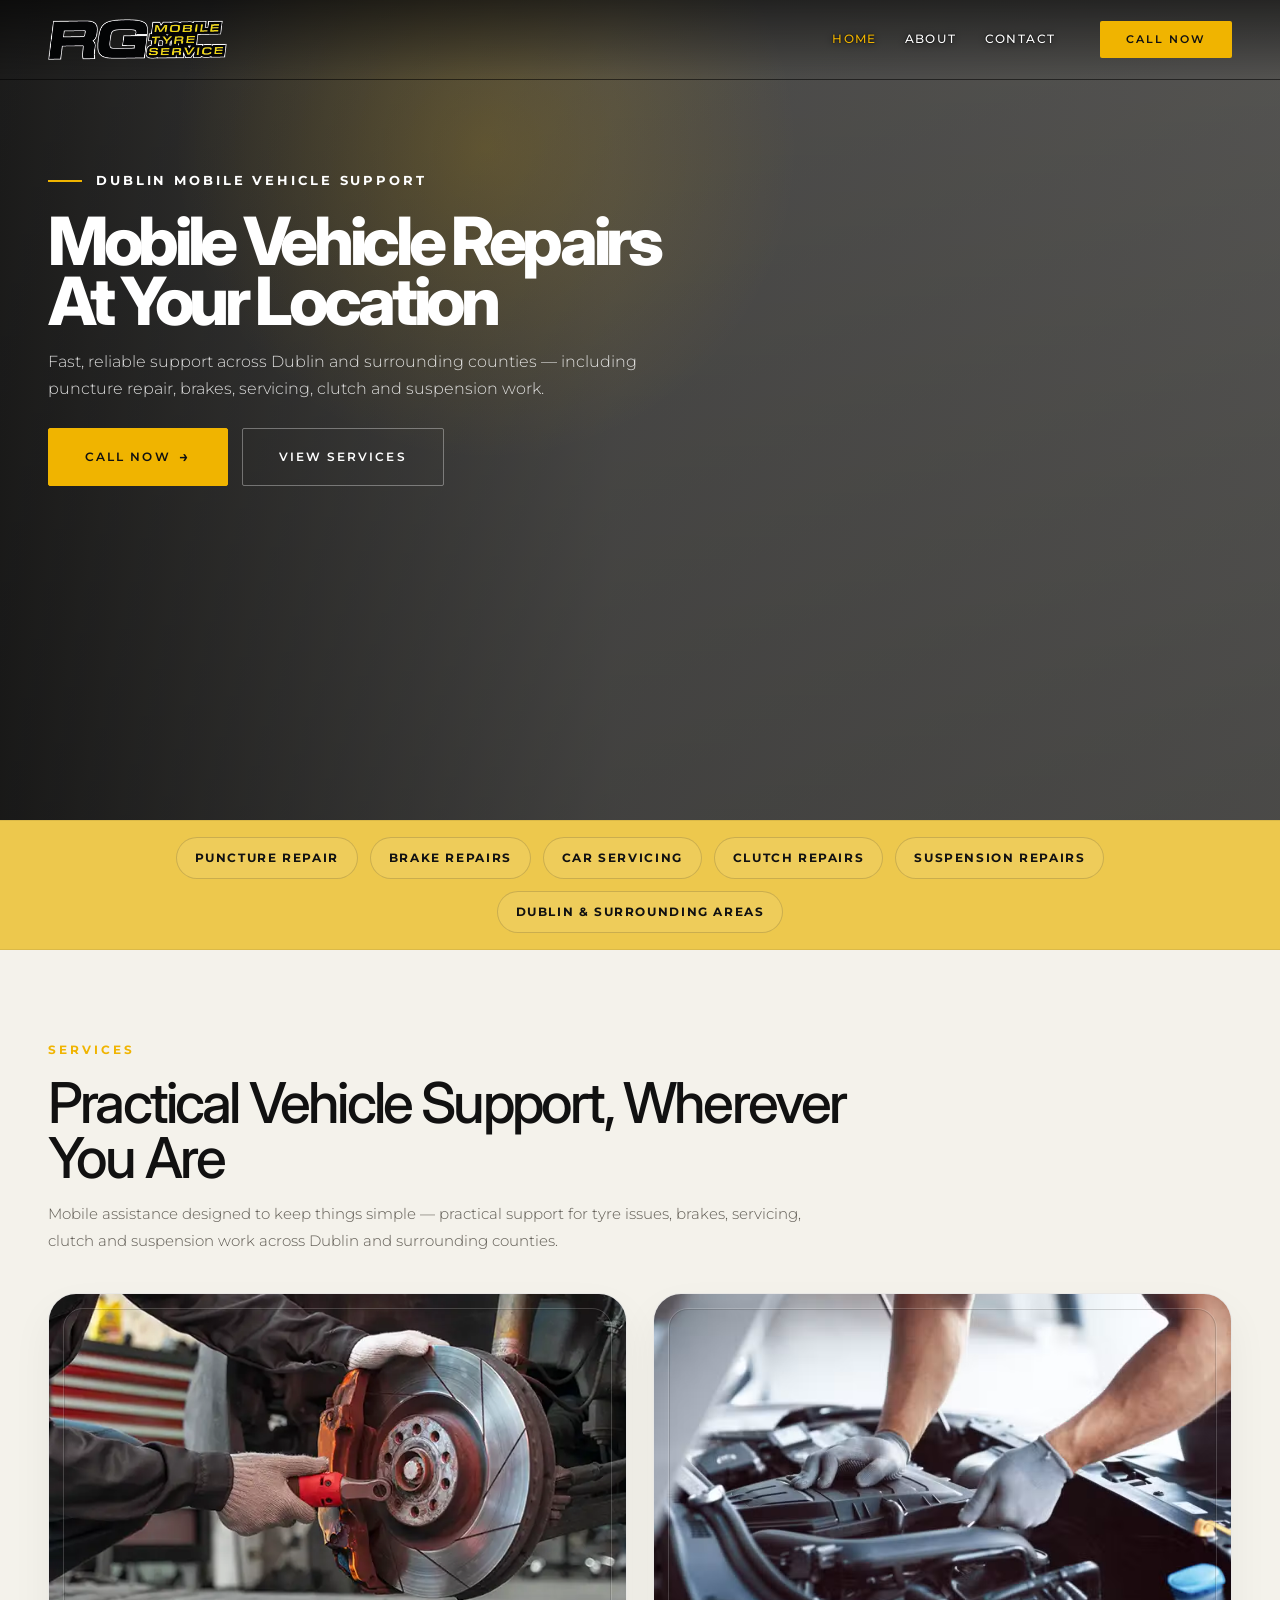
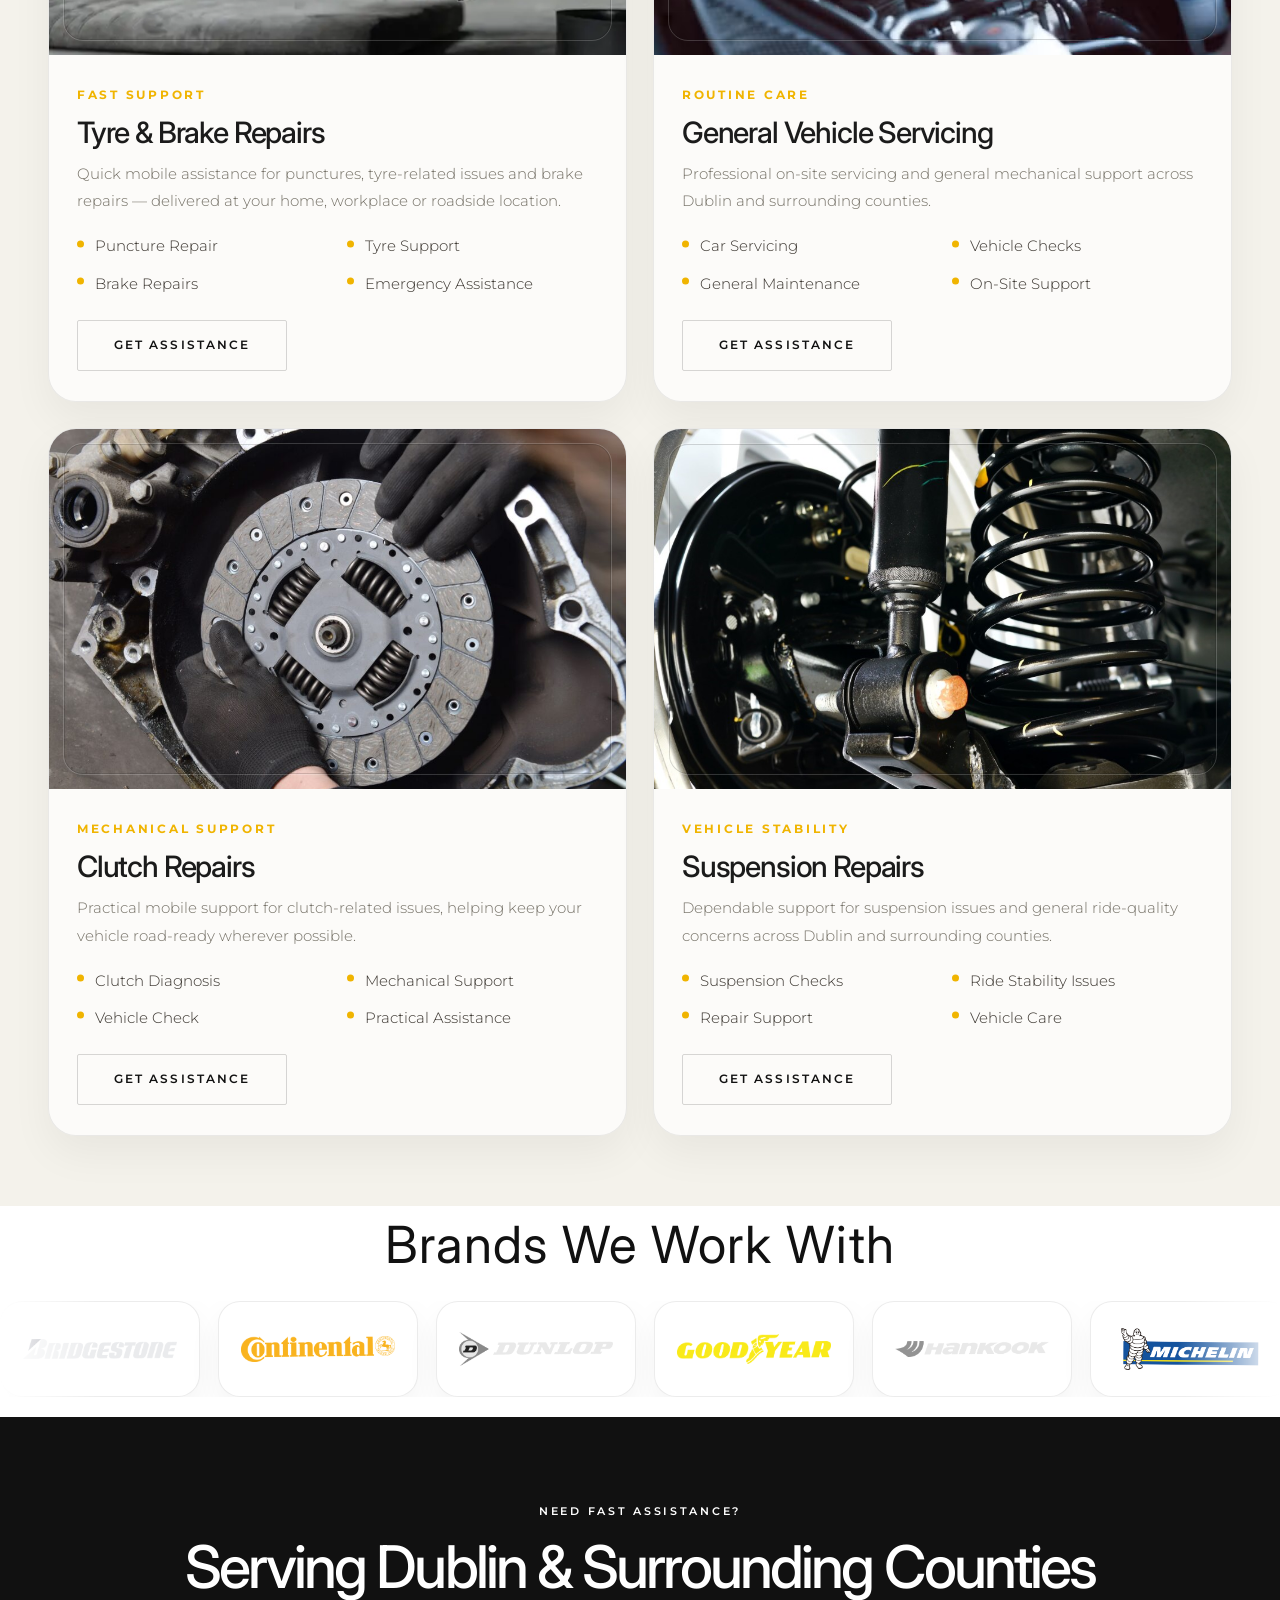
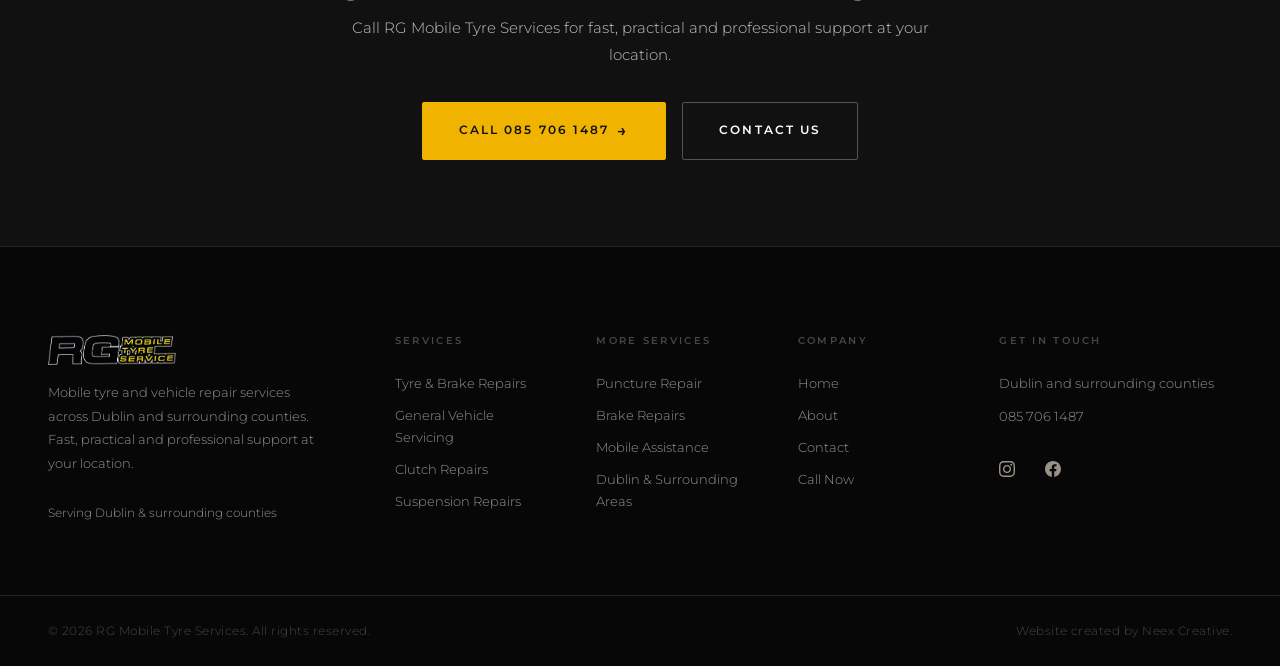
==== index.html @ 56108a91 "first commit" ====
<!DOCTYPE html>
<html lang="en">
<head>
  <meta charset="UTF-8">
  <meta name="viewport" content="width=device-width, initial-scale=1.0">
  <meta name="description" content="RG Mobile Tyre Services — mobile tyre and vehicle repairs across Dublin and surrounding counties. Brake repairs, car servicing, clutch, suspension and puncture repair at your location.">
  <title>RG Mobile Tyre Services — Mobile Vehicle Repairs Across Dublin</title>
  <link rel="preconnect" href="https://fonts.googleapis.com">
  <link rel="preconnect" href="https://fonts.gstatic.com" crossorigin>
  <link href="https://fonts.googleapis.com/css2?family=Inter:wght@300;400;500;600;700;800&family=Montserrat:wght@300;400;500;600;700&display=swap" rel="stylesheet">
  <link rel="stylesheet" href="css/global.css">
  <link rel="stylesheet" href="css/home.css">
</head>
<body>

  <div id="nav-placeholder"></div>

  <section class="hero hero--light">
    <div class="container">
      <div class="hero-layout">
        <div class="hero-copy">
          <div class="hero-label">
            <span class="hero-label-line"></span>
            <span>Dublin Mobile Vehicle Support</span>
          </div>

          <h1 class="hero-title">
            <span>Mobile Vehicle Repairs</span>
            <span>At Your Location</span>
          </h1>

          <p class="hero-subtitle">
            Fast, reliable support across Dublin and surrounding counties — including puncture repair, brakes, servicing, clutch and suspension work.
          </p>

          <div class="hero-actions">
            <a href="tel:0857061487" class="btn btn-primary btn-arrow">Call Now</a>
            <a href="#services" class="btn btn-outline">View Services</a>
          </div>
        </div>
      </div>
    </div>
  </section>

  <section class="quick-services-strip">
    <div class="container">
      <div class="quick-services-grid">
        <span class="quick-service-item">Puncture Repair</span>
        <span class="quick-service-item">Brake Repairs</span>
        <span class="quick-service-item">Car Servicing</span>
        <span class="quick-service-item">Clutch Repairs</span>
        <span class="quick-service-item">Suspension Repairs</span>
        <span class="quick-service-item">Dublin &amp; Surrounding Areas</span>
      </div>
    </div>
  </section>

  <section class="services-stack" id="services">
    <div class="container">
      <div class="section-header services-stack__header reveal">
        <span class="services-eyebrow">Services</span>
        <h2>Practical Vehicle Support, Wherever You Are</h2>
        <p>
          Mobile assistance designed to keep things simple — practical support for tyre issues, brakes, servicing, clutch and suspension work across Dublin and surrounding counties.
        </p>
      </div>

      <div class="services-grid">
        <article class="service-card reveal">
          <div class="service-card__media">
            <img src="images/services_placeholders/tyre-brake-placeholder.png" alt="Tyre &amp; Brake Repairs" class="service-card__image">
          </div>
          <div class="service-card__content">
            <span class="service-card__kicker">Fast Support</span>
            <h3>Tyre &amp; Brake Repairs</h3>
            <p>
              Quick mobile assistance for punctures, tyre-related issues and brake repairs — delivered at your home, workplace or roadside location.
            </p>
            <ul>
              <li>Puncture Repair</li>
              <li>Tyre Support</li>
              <li>Brake Repairs</li>
              <li>Emergency Assistance</li>
            </ul>
            <a href="pages/contact.html" class="btn btn-outline">Get Assistance</a>
          </div>
        </article>

        <article class="service-card reveal">
          <div class="service-card__media">
            <img src="images/services_placeholders/servicing-placeholder.png" alt="General Vehicle Servicing" class="service-card__image">
          </div>
          <div class="service-card__content">
            <span class="service-card__kicker">Routine Care</span>
            <h3>General Vehicle Servicing</h3>
            <p>
              Professional on-site servicing and general mechanical support across Dublin and surrounding counties.
            </p>
            <ul>
              <li>Car Servicing</li>
              <li>Vehicle Checks</li>
              <li>General Maintenance</li>
              <li>On-Site Support</li>
            </ul>
            <a href="pages/contact.html" class="btn btn-outline">Get Assistance</a>
          </div>
        </article>

        <article class="service-card reveal">
          <div class="service-card__media">
            <img src="images/services_placeholders/clutch-placeholder.png" alt="Clutch Repairs" class="service-card__image">
          </div>
          <div class="service-card__content">
            <span class="service-card__kicker">Mechanical Support</span>
            <h3>Clutch Repairs</h3>
            <p>
              Practical mobile support for clutch-related issues, helping keep your vehicle road-ready wherever possible.
            </p>
            <ul>
              <li>Clutch Diagnosis</li>
              <li>Mechanical Support</li>
              <li>Vehicle Check</li>
              <li>Practical Assistance</li>
            </ul>
            <a href="pages/contact.html" class="btn btn-outline">Get Assistance</a>
          </div>
        </article>

        <article class="service-card reveal">
          <div class="service-card__media">
            <img src="images/services_placeholders/suspension-placeholder.png" alt="Suspension Repairs" class="service-card__image">
          </div>
          <div class="service-card__content">
            <span class="service-card__kicker">Vehicle Stability</span>
            <h3>Suspension Repairs</h3>
            <p>
              Dependable support for suspension issues and general ride-quality concerns across Dublin and surrounding counties.
            </p>
            <ul>
              <li>Suspension Checks</li>
              <li>Ride Stability Issues</li>
              <li>Repair Support</li>
              <li>Vehicle Care</li>
            </ul>
            <a href="pages/contact.html" class="btn btn-outline">Get Assistance</a>
          </div>
        </article>
      </div>
    </div>
  </section>

  <section class="brands-slider">
    <div class="container">
      <div class="section-header center">
        <h2>Brands We Work With</h2>
      </div>
    </div>

    <div class="brands-tape">
      <div class="brands-track">
        <div class="brand-logo-card"><img src="images/logos_partners/bridgestone.png" alt="Bridgestone logo" class="brand-logo-image"></div>
        <div class="brand-logo-card"><img src="images/logos_partners/continental.png" alt="Continental logo" class="brand-logo-image"></div>
        <div class="brand-logo-card"><img src="images/logos_partners/dunlop.png" alt="Dunlop logo" class="brand-logo-image"></div>
        <div class="brand-logo-card"><img src="images/logos_partners/goodyear.png" alt="Goodyear logo" class="brand-logo-image"></div>
        <div class="brand-logo-card"><img src="images/logos_partners/Hankook.png" alt="Hankook logo" class="brand-logo-image"></div>
        <div class="brand-logo-card"><img src="images/logos_partners/michelin.png" alt="Michelin logo" class="brand-logo-image"></div>
        <div class="brand-logo-card"><img src="images/logos_partners/pirelli.png" alt="Pirelli logo" class="brand-logo-image"></div>
        <div class="brand-logo-card"><img src="images/logos_partners/toyotires.png" alt="Toyo Tires logo" class="brand-logo-image"></div>
        <div class="brand-logo-card"><img src="images/logos_partners/yokohama.png" alt="Yokohama logo" class="brand-logo-image"></div>

        <div class="brand-logo-card" aria-hidden="true"><img src="images/logos_partners/bridgestone.png" alt="" class="brand-logo-image"></div>
        <div class="brand-logo-card" aria-hidden="true"><img src="images/logos_partners/continental.png" alt="" class="brand-logo-image"></div>
        <div class="brand-logo-card" aria-hidden="true"><img src="images/logos_partners/dunlop.png" alt="" class="brand-logo-image"></div>
        <div class="brand-logo-card" aria-hidden="true"><img src="images/logos_partners/goodyear.png" alt="" class="brand-logo-image"></div>
        <div class="brand-logo-card" aria-hidden="true"><img src="images/logos_partners/Hankook.png" alt="" class="brand-logo-image"></div>
        <div class="brand-logo-card" aria-hidden="true"><img src="images/logos_partners/michelin.png" alt="" class="brand-logo-image"></div>
        <div class="brand-logo-card" aria-hidden="true"><img src="images/logos_partners/pirelli.png" alt="" class="brand-logo-image"></div>
        <div class="brand-logo-card" aria-hidden="true"><img src="images/logos_partners/toyotires.png" alt="" class="brand-logo-image"></div>
        <div class="brand-logo-card" aria-hidden="true"><img src="images/logos_partners/yokohama.png" alt="" class="brand-logo-image"></div>
      </div>
    </div>
  </section>

  <section class="home-cta">
    <div class="container">
      <span class="label reveal">Need Fast Assistance?</span>
      <h2 class="reveal delay-1">Serving Dublin &amp; Surrounding Counties</h2>
      <p class="reveal delay-2">
        Call RG Mobile Tyre Services for fast, practical and professional support at your location.
      </p>
      <div class="btn-group reveal delay-3">
        <a href="tel:0857061487" class="btn btn-primary btn-arrow">Call 085 706 1487</a>
        <a href="pages/contact.html" class="btn btn-outline">Contact Us</a>
      </div>
    </div>
  </section>

  <div id="footer-placeholder"></div>

  <script src="js/site-config.js"></script>
  <script src="js/global.js"></script>
</body>
</html>
---- css/global.css ----
/* ============================================================
   RG Mobile Tyre Services — Global Styles
   Palette: black / white / yellow
   Fonts: Inter (display) + Montserrat (body)
   ============================================================ */

@import url('https://fonts.googleapis.com/css2?family=Inter:wght@300;400;500;600;700;800&family=Montserrat:wght@300;400;500;600;700&display=swap');

/* ── Variables ── */
:root {
  --gold:        #f0b400;
  --gold-light:  #ffca2b;
  --gold-dark:   #c89612;
  --gold-pale:   rgba(240, 180, 0, 0.12);
  --gold-border: rgba(240, 180, 0, 0.28);
  --gold-glow:   rgba(240, 180, 0, 0.16);

  --bg:          #0a0a0a;
  --bg-surface:  #111111;
  --bg-surface2: #161616;
  --bg-card:     #131313;

  --text:        #f5f0e8;
  --text-muted:  #9a9289;
  --text-dim:    #4a4540;

  --border:      #222222;

  --font-display: 'Inter', sans-serif;
  --font-body:   'Montserrat', sans-serif;

  --nav-height:  80px;
  --max-width:   1300px;
  --radius:      2px;
  --transition:  0.3s ease;
}

/* ── Reset ── */
*, *::before, *::after { box-sizing: border-box; margin: 0; padding: 0; }
html { scroll-behavior: smooth; font-size: 16px; }
body {
  background: var(--bg);
  color: var(--text);
  font-family: var(--font-body);
  font-weight: 300;
  line-height: 1.65;
  overflow-x: hidden;
  -webkit-font-smoothing: antialiased;
  -moz-osx-font-smoothing: grayscale;
}
img { display: block; max-width: 100%; height: auto; }
a { color: inherit; text-decoration: none; }
button { cursor: pointer; border: none; background: none; font-family: inherit; color: inherit; }
ul, ol { list-style: none; }
input, textarea, select { font-family: inherit; }

/* ── Typography ── */
h1, h2, h3, h4, h5 {
  font-family: var(--font-display);
  font-weight: 400;
  line-height: 1.12;
  letter-spacing: 0.02em;
}
h1 { font-size: clamp(2.6rem, 5.5vw, 5rem); }
h2 { font-size: clamp(2rem, 4vw, 3.4rem); }
h3 { font-size: clamp(1.5rem, 2.5vw, 2.2rem); }
h4 { font-size: 1.15rem; }
p { font-size: 0.92rem; line-height: 1.85; color: var(--text-muted); }

.section-title {
  font-family: var(--font-display);
  font-weight: 700;
  letter-spacing: -0.01em;
}

.label {
  display: block;
  font-family: var(--font-body);
  font-size: 0.68rem;
  font-weight: 600;
  letter-spacing: 0.25em;
  text-transform: uppercase;
  color: var(--gold);
  margin-bottom: 1rem;
}

.text-center { text-align: center; }
.gold { color: var(--gold); }

/* ── Layout ── */
.container {
  max-width: var(--max-width);
  margin: 0 auto;
  padding: 0 48px;
}
section { padding: 100px 0; }

/* ── Accent Line ── */
.gold-line {
  display: block;
  width: 56px;
  height: 1px;
  background: var(--gold);
  margin: 1.5rem 0;
}
.gold-line.center { margin: 1.5rem auto; }

/* ── Section Header ── */
.section-header { margin-bottom: 64px; }
.section-header.center { text-align: center; }
.section-header h2 { margin-bottom: 14px; }
.section-header p { max-width: 540px; }
.section-header.center p { margin: 0 auto; }

/* ── Buttons ── */
.btn {
  display: inline-flex;
  align-items: center;
  gap: 0.5rem;
  padding: 15px 36px;
  font-family: var(--font-body);
  font-size: 0.72rem;
  font-weight: 600;
  letter-spacing: 0.18em;
  text-transform: uppercase;
  border-radius: var(--radius);
  transition: all var(--transition);
  cursor: pointer;
  white-space: nowrap;
  position: relative;
  overflow: hidden;
}

.btn-primary {
  background: var(--gold);
  color: #111111;
  border: 1px solid var(--gold);
}
.btn-primary:hover {
  background: var(--gold-light);
  border-color: var(--gold-light);
  color: #111111;
  transform: translateY(-2px);
  box-shadow: 0 10px 30px rgba(240, 180, 0, 0.32);
}

.btn-outline {
  background: transparent;
  color: var(--text);
  border: 1px solid rgba(245, 240, 232, 0.25);
}
.btn-outline:hover {
  border-color: var(--gold);
  color: #ffffff;
  transform: translateY(-2px);
}

.btn-gold-outline {
  background: transparent;
  color: var(--gold);
  border: 1px solid var(--gold);
}
.btn-gold-outline:hover {
  background: var(--gold);
  color: #111111;
  transform: translateY(-2px);
  box-shadow: 0 10px 30px rgba(240, 180, 0, 0.32);
}

.btn--gold {
  background: var(--gold);
  color: #111111;
  font-family: var(--font-body);
  font-weight: 600;
  letter-spacing: 0.15em;
  border: 1px solid var(--gold);
}
.btn--gold:hover {
  background: var(--gold-light);
  border-color: var(--gold-light);
  color: #111111;
  transform: translateY(-2px);
  box-shadow: 0 8px 30px rgba(240, 180, 0, 0.32);
}

.btn--ghost {
  background: transparent;
  border: 1px solid rgba(255,255,255,0.6);
  color: #ffffff;
  font-weight: 500;
}
.btn--ghost:hover {
  border-color: var(--gold);
  color: #ffffff;
  transform: translateY(-2px);
}

.btn--outline-gold {
  background: transparent;
  color: #ffffff;
  border: 1px solid #ffffff;
}
.btn--outline-gold:hover {
  background: var(--gold);
  border-color: var(--gold);
  color: #111111;
  transform: translateY(-2px);
}

.btn-arrow::after {
  content: '→';
  font-size: 1rem;
  transition: transform var(--transition);
  font-family: inherit;
}
.btn-arrow:hover::after { transform: translateX(5px); }

.btn-group {
  display: flex;
  gap: 16px;
  flex-wrap: wrap;
}

/* ── Cards ── */
.card {
  background: var(--bg-card);
  border: 1px solid var(--border);
  border-radius: var(--radius);
  padding: 36px 32px;
  transition: all 0.35s ease;
  position: relative;
  overflow: hidden;
}
.card::after {
  content: '';
  position: absolute;
  bottom: 0; left: 0; right: 0;
  height: 1px;
  background: var(--gold);
  transform: scaleX(0);
  transform-origin: left;
  transition: transform 0.4s ease;
}
.card:hover {
  border-color: var(--gold-border);
  transform: translateY(-5px);
  box-shadow: 0 20px 60px rgba(0, 0, 0, 0.5);
}
.card:hover::after { transform: scaleX(1); }

.card-icon {
  width: 52px;
  height: 52px;
  border: 1px solid var(--gold-border);
  border-radius: 50%;
  display: flex;
  align-items: center;
  justify-content: center;
  margin-bottom: 22px;
  color: var(--gold);
  font-size: 1.2rem;
  transition: all 0.35s ease;
  flex-shrink: 0;
}
.card:hover .card-icon {
  background: var(--gold);
  border-color: var(--gold);
  color: #0a0a0a;
}
.card h3,
.card h4 {
  margin-bottom: 10px;
  color: var(--text);
}
.card p { font-size: 0.88rem; }

/* ── Gallery Grid ── */
.gallery-grid {
  display: grid;
  grid-template-columns: repeat(3, 1fr);
  gap: 3px;
  margin: 48px 0 32px;
}
.gallery-item {
  aspect-ratio: 4/3;
  background: linear-gradient(135deg, var(--bg-surface2) 0%, var(--bg-surface) 100%);
  border: 1px solid var(--border);
  position: relative;
  overflow: hidden;
  display: flex;
  align-items: center;
  justify-content: center;
  transition: all 0.35s ease;
}
.gallery-item::before {
  content: '';
  position: absolute;
  inset: 0;
  background: linear-gradient(135deg, rgba(240, 180, 0, 0.05), transparent);
  opacity: 0;
  transition: opacity 0.35s ease;
}
.gallery-item:hover { border-color: var(--gold-border); }
.gallery-item:hover::before { opacity: 1; }
.gallery-item span {
  font-size: 0.62rem;
  letter-spacing: 0.2em;
  text-transform: uppercase;
  color: var(--text-dim);
  position: relative;
  z-index: 1;
}
.gallery-item img {
  position: absolute;
  inset: 0;
  width: 100%;
  height: 100%;
  object-fit: cover;
}

/* ── CTA Band ── */
.cta-band {
  background: linear-gradient(135deg, var(--bg-surface) 0%, var(--bg-surface2) 100%);
  border-top: 1px solid var(--gold-border);
  border-bottom: 1px solid var(--gold-border);
  padding: 88px 0;
  text-align: center;
  position: relative;
  overflow: hidden;
}
.cta-band::before {
  content: '';
  position: absolute;
  inset: 0;
  background: radial-gradient(ellipse at center, rgba(240, 180, 0, 0.07) 0%, transparent 65%);
  pointer-events: none;
}
.cta-band .container { position: relative; }
.cta-band h2 { margin-bottom: 16px; }
.cta-band p { max-width: 480px; margin: 0 auto 36px; }
.cta-band .btn-group { justify-content: center; }

/* ── Page Hero (inner pages) ── */
.page-hero {
  padding: 160px 0 84px;
  background: linear-gradient(180deg, var(--bg-surface) 0%, var(--bg) 100%);
  border-bottom: 1px solid var(--border);
  position: relative;
  overflow: hidden;
}
.page-hero::before {
  content: '';
  position: absolute;
  inset: 0;
  background: radial-gradient(ellipse at 25% 60%, rgba(240, 180, 0, 0.06) 0%, transparent 55%);
  pointer-events: none;
}
.page-hero .container { position: relative; }
.page-hero__title em { color: var(--gold); }

.breadcrumb {
  display: flex;
  align-items: center;
  gap: 10px;
  margin-bottom: 28px;
  font-size: 0.72rem;
  font-weight: 500;
  letter-spacing: 0.12em;
  text-transform: uppercase;
  color: var(--text-muted);
}
.breadcrumb a { transition: color var(--transition); }
.breadcrumb a:hover { color: #ffffff; }
.breadcrumb .sep {
  color: var(--gold);
  font-size: 0.6rem;
}
.breadcrumb .current { color: var(--text-dim); }

/* ── Scroll Reveal ── */
.reveal {
  opacity: 0;
  transform: translateY(32px);
  transition:
    opacity 0.75s cubic-bezier(0.16, 1, 0.3, 1),
    transform 0.75s cubic-bezier(0.16, 1, 0.3, 1);
}
.reveal.revealed {
  opacity: 1;
  transform: translateY(0);
}

.reveal-left {
  opacity: 0;
  transform: translateX(-32px);
  transition:
    opacity 0.75s cubic-bezier(0.16, 1, 0.3, 1),
    transform 0.75s cubic-bezier(0.16, 1, 0.3, 1);
}
.reveal-left.revealed {
  opacity: 1;
  transform: translateX(0);
}

.reveal-right {
  opacity: 0;
  transform: translateX(32px);
  transition:
    opacity 0.75s cubic-bezier(0.16, 1, 0.3, 1),
    transform 0.75s cubic-bezier(0.16, 1, 0.3, 1);
}
.reveal-right.revealed {
  opacity: 1;
  transform: translateX(0);
}

.delay-1 { transition-delay: 0.1s; }
.delay-2 { transition-delay: 0.2s; }
.delay-3 { transition-delay: 0.3s; }
.delay-4 { transition-delay: 0.4s; }
.delay-5 { transition-delay: 0.5s; }

/* ── Gold List ── */
.gold-list li { padding-left: 0; }
.gold-list li::before { content: ''; }

/* ── Stat Item ── */
.stat-item { text-align: center; }

.stat-number {
  font-family: var(--font-display);
  font-size: clamp(2.8rem, 5vw, 4.2rem);
  font-weight: 300;
  color: var(--gold);
  display: block;
  line-height: 1;
  margin-bottom: 8px;
}

.stat-label {
  font-size: 0.75rem;
  font-weight: 500;
  letter-spacing: 0.15em;
  text-transform: uppercase;
  color: var(--text-muted);
}

/* ════════════════════════════════
   NAVIGATION
   ════════════════════════════════ */
.main-nav {
  position: fixed;
  top: 0; left: 0; right: 0;
  z-index: 1000;
  height: var(--nav-height);
  transition: background 0.4s ease, border-color 0.4s ease, box-shadow 0.4s ease;
  border-bottom: 1px solid transparent;
  background: linear-gradient(180deg, rgba(0,0,0,0.55) 0%, transparent 100%); /* ← adiciona isto */
}

.main-nav.scrolled {
  background: rgba(10, 10, 10, 0.96);
  border-bottom-color: var(--border);
  backdrop-filter: blur(16px);
  -webkit-backdrop-filter: blur(16px);
  box-shadow: 0 4px 24px rgba(0, 0, 0, 0.4);
}

.nav-container {
  max-width: var(--max-width);
  margin: 0 auto;
  padding: 0 48px;
  height: 100%;
  display: flex;
  align-items: center;
  gap: 2rem;
}

.nav__logo {
  display: flex;
  align-items: center;
  flex-shrink: 0;
  margin-right: auto;
}

.nav__logo-img {
  height: 42px;
  width: auto;
  object-fit: contain;
  display: block;
}

.nav-links {
  display: flex;
  align-items: center;
  gap: 2px;
}

.nav-links > a,
.nav-dropdown > .nav-trigger {
  padding: 8px 13px;
  font-size: 0.72rem;
  font-weight: 500;
  letter-spacing: 0.12em;
  text-transform: uppercase;
  color: #ffffff;
  border-radius: var(--radius);
  transition: color var(--transition);
  background: none;
  border: none;
  display: flex;
  align-items: center;
  gap: 5px;
  text-shadow: 0 1px 8px rgba(0,0,0,0.8), 0 0px 2px rgba(0,0,0,1); /* ← adiciona isto */
}

.nav-links > a:hover,
.nav-dropdown > .nav-trigger:hover,
.nav-links > a.active {
  color: var(--gold);
}

.nav-links > a.nav-active {
  color: var(--gold);
}

.nav-dropdown { position: relative; }

.nav-trigger .arr {
  font-size: 0.55rem;
  transition: transform 0.25s ease;
  margin-top: 1px;
}

.nav-dropdown:hover .arr,
.nav-dropdown.open .arr {
  transform: rotate(180deg);
}

.dropdown-menu {
  position: absolute;
  top: calc(100% + 12px);
  left: 50%;
  transform: translateX(-50%) translateY(-8px);
  background: #131313;
  border: 1px solid var(--border);
  border-top: 2px solid var(--gold);
  min-width: 230px;
  padding: 6px 0;
  opacity: 0;
  visibility: hidden;
  transition: opacity 0.22s ease, transform 0.22s ease, visibility 0.22s;
  pointer-events: none;
  box-shadow: 0 16px 40px rgba(0, 0, 0, 0.6);
}

.nav-dropdown:hover .dropdown-menu,
.nav-dropdown.open .dropdown-menu {
  opacity: 1;
  visibility: visible;
  transform: translateX(-50%) translateY(0);
  pointer-events: all;
}

.dropdown-menu a {
  display: block;
  padding: 11px 22px;
  font-size: 0.72rem;
  letter-spacing: 0.1em;
  text-transform: uppercase;
  color: var(--text-muted);
  transition: all 0.2s ease;
  border-left: 2px solid transparent;
}

.dropdown-menu a:hover {
  color: var(--gold);
  border-left-color: var(--gold);
  padding-left: 28px;
  background: rgba(240, 180, 0, 0.08);
}

.nav-cta {
  padding: 10px 26px;
  font-size: 0.68rem;
  font-weight: 600;
  letter-spacing: 0.18em;
  text-transform: uppercase;
  background: var(--gold);
  color: #111111;
  border-radius: var(--radius);
  transition: all var(--transition);
  flex-shrink: 0;
}

.nav-cta:hover {
  background: var(--gold-light);
  box-shadow: 0 6px 20px rgba(240, 180, 0, 0.30);
}

/* Hamburger */
.hamburger {
  display: none;
  flex-direction: column;
  gap: 5px;
  padding: 6px;
  z-index: 1100;
  position: relative;
}

.hamburger span {
  display: block;
  width: 22px;
  height: 1.5px;
  background: var(--text);
  transition: all 0.3s cubic-bezier(0.77, 0, 0.175, 1);
  transform-origin: center;
}

.hamburger.open span:nth-child(1) { transform: translateY(6.5px) rotate(45deg); }
.hamburger.open span:nth-child(2) { opacity: 0; transform: scaleX(0); }
.hamburger.open span:nth-child(3) { transform: translateY(-6.5px) rotate(-45deg); }

/* Mobile Menu */
.mobile-menu {
  position: fixed;
  inset: 0;
  background: rgba(8, 8, 8, 0.98);
  backdrop-filter: blur(20px);
  -webkit-backdrop-filter: blur(20px);
  z-index: 1050;
  display: flex;
  flex-direction: column;
  padding: calc(var(--nav-height) + 24px) 32px 48px;
  overflow-y: auto;
  transform: translateX(100%);
  transition: transform 0.4s cubic-bezier(0.77, 0, 0.175, 1);
  gap: 0;
}
.mobile-menu.open { transform: translateX(0); }

.mobile-menu > a {
  display: block;
  font-family: var(--font-display);
  font-size: 2.2rem;
  font-weight: 400;
  color: var(--text);
  padding: 14px 0;
  border-bottom: 1px solid var(--border);
  transition: color var(--transition), padding-left var(--transition);
}
.mobile-menu > a:hover {
  color: #ffffff;
  padding-left: 8px;
}

.mobile-section { border-bottom: 1px solid var(--border); }

.mobile-section-btn {
  display: flex;
  justify-content: space-between;
  align-items: center;
  width: 100%;
  font-family: var(--font-display);
  font-size: 2.2rem;
  font-weight: 400;
  color: var(--text);
  padding: 14px 0;
  background: none;
  border: none;
  cursor: pointer;
  transition: color var(--transition);
}

.mobile-section-btn .plus {
  font-size: 1.4rem;
  color: var(--gold);
  transition: transform 0.3s ease;
  font-family: var(--font-body);
}

.mobile-section.open .mobile-section-btn .plus { transform: rotate(45deg); }
.mobile-section.open .mobile-section-btn { color: var(--gold); }

.mobile-sub {
  max-height: 0;
  overflow: hidden;
  transition: max-height 0.35s cubic-bezier(0.16, 1, 0.3, 1);
}
.mobile-section.open .mobile-sub { max-height: 320px; }

.mobile-sub a {
  display: block;
  font-size: 0.8rem;
  font-weight: 500;
  letter-spacing: 0.15em;
  text-transform: uppercase;
  color: var(--text-muted);
  padding: 9px 0 9px 20px;
  border-left: 2px solid var(--border);
  transition: all 0.2s ease;
}
.mobile-sub a:hover {
  color: var(--gold);
  border-left-color: var(--gold);
  padding-left: 26px;
}
.mobile-sub a:last-child { margin-bottom: 12px; }

.mobile-cta-btn {
  display: inline-block;
  margin-top: 28px;
  padding: 15px 36px;
  background: var(--gold);
  color: #111111;
  font-family: var(--font-body) !important;
  font-size: 0.72rem !important;
  font-weight: 600;
  letter-spacing: 0.18em;
  text-transform: uppercase;
  border-radius: var(--radius);
  text-align: center;
  transition: background var(--transition) !important;
  border: none;
}
.mobile-cta-btn:hover {
  background: var(--gold-light) !important;
  color: #111111 !important;
}

/* ════════════════════════════════
   FOOTER
   ════════════════════════════════ */
.main-footer {
  background: #070707;
  border-top: 1px solid var(--border);
  padding: 88px 0 0;
}

.footer-grid {
  max-width: var(--max-width);
  margin: 0 auto;
  padding: 0 48px 72px;
  display: grid;
  grid-template-columns: 2fr 1fr 1fr 1fr 1.6fr;
  gap: 56px;
  border-bottom: 1px solid var(--border);
}

.footer-brand-logo {
  display: flex;
  flex-direction: column;
  line-height: 1;
  margin-bottom: 20px;
}

.footer__logo-img {
  height: 30px;
  width: auto;
  object-fit: contain;
  display: block;
  margin-bottom: 1rem;
}

.footer-brand-desc {
  font-size: 0.84rem;
  line-height: 1.75;
  color: var(--text-muted);
  margin-bottom: 28px;
  max-width: 270px;
}

.footer-social,
.footer__social {
  display: flex;
  gap: 10px;
}

.footer-social a,
.footer__social a {
  width: 36px;
  height: 36px;
  display: flex;
  align-items: center;
  justify-content: center;
  color: var(--text-muted);
  transition: all var(--transition);
  overflow: hidden; /* ← adiciona isto */
  flex-shrink: 0;   /* ← e isto */
}

.footer-social a svg,
.footer__social a svg {
  width: 16px;
  height: 16px;
  fill: currentColor;
  flex-shrink: 0;
  display: block;
}

.footer-social a:hover,
.footer__social a:hover {
  border-color: var(--gold);
  color: var(--gold);
  background: var(--gold-pale);
}

.footer-col h5 {
  font-family: var(--font-body);
  font-size: 0.65rem;
  font-weight: 600;
  letter-spacing: 0.22em;
  text-transform: uppercase;
  color: var(--text-dim);
  margin-bottom: 20px;
}

.footer-col a {
  display: block;
  font-size: 0.84rem;
  color: var(--text-muted);
  padding: 5px 0;
  transition: color var(--transition);
}
.footer-col a:hover { color: #ffffff; }

.footer-col p {
  font-size: 0.84rem;
  padding: 4px 0;
}

.footer-col a.footer-tel,
.footer-col a.footer-mail {
  color: var(--text-muted);
}

.footer-bottom {
  max-width: var(--max-width);
  margin: 0 auto;
  padding: 24px 48px;
  display: flex;
  justify-content: space-between;
  align-items: center;
}

.footer-bottom p {
  font-size: 0.75rem;
  color: var(--text-dim);
  letter-spacing: 0.04em;
}

/* ── Strip / Ticker ── */
.strip {
  overflow: hidden;
  padding: 0.85rem 0;
  background: url('../images/stripe_brand.png') center center / cover repeat-x;
  position: relative;
}

.strip__track {
  display: flex;
  width: max-content;
  animation: marquee 22s linear infinite;
  gap: 2rem;
  font-size: 0.6rem;
  font-weight: 600;
  letter-spacing: 0.22em;
  text-transform: uppercase;
  color: #ffffff;
  white-space: nowrap;
  background: none !important;
  background-image: none !important;
  -webkit-background-clip: unset !important;
  -webkit-text-fill-color: #ffffff !important;
  background-clip: unset !important;
  text-shadow: 0 1px 3px rgba(0,0,0,0.4);
}

.strip__dot {
  color: rgba(255,255,255,0.5);
}

/* ============================================================
   Brand Slider — Global Standard
   Use the same block on every page
   ============================================================ */

.brands-slider {
  padding: 10px 0 20px;
  background: #ffffff;
}

.brands-slider .section-header {
  margin-bottom: 28px;
}

.brands-slider .section-header.center {
  text-align: center;
  max-width: 100%;
  margin-left: auto;
  margin-right: auto;
}

.brands-slider .section-header.center h2 {
  margin: 0;
}

.brands-tape {
  position: relative;
  overflow: hidden;
  width: 100%;
  mask-image: linear-gradient(to right, transparent 0%, #000 8%, #000 92%, transparent 100%);
  -webkit-mask-image: linear-gradient(to right, transparent 0%, #000 8%, #000 92%, transparent 100%);
}

.brands-track {
  display: flex;
  align-items: center;
  gap: 18px;
  width: max-content;
  animation: brands-scroll 34s linear infinite;
  will-change: transform;
}

.brand-logo-card {
  width: 200px;
  min-width: 200px;
  height: 96px;
  display: flex;
  align-items: center;
  justify-content: center;
  padding: 18px 22px;
  border-radius: 22px;
  background: #ffffff;
  border: 1px solid rgba(17, 17, 17, 0.08);
  box-shadow: 0 14px 34px rgba(17, 17, 17, 0.05);
  transition:
    transform 0.25s ease,
    border-color 0.25s ease,
    box-shadow 0.25s ease,
    background 0.25s ease;
}

.brand-logo-card:hover {
  transform: translateY(-2px);
  border-color: rgba(240, 180, 0, 0.18);
  box-shadow: 0 18px 40px rgba(17, 17, 17, 0.08);
  background: linear-gradient(180deg, #ffffff 0%, #fffdf7 100%);
}

.brand-logo-image {
  max-width: 100%;
  max-height: 42px;
  width: auto;
  height: auto;
  object-fit: contain;
  display: block;
}

@keyframes brands-scroll {
  from {
    transform: translateX(0);
  }
  to {
    transform: translateX(-50%);
  }
}

@media (max-width: 768px) {
  .brand-logo-card {
    width: 170px;
    min-width: 170px;
    height: 88px;
    padding: 16px 18px;
    border-radius: 18px;
  }

  .brand-logo-image {
    max-height: 38px;
  }
}

@media (max-width: 480px) {
  .brands-slider {
    padding: 10px 0 16px;
  }

  .brand-logo-card {
    width: 154px;
    min-width: 154px;
    height: 82px;
    padding: 14px 16px;
  }

  .brand-logo-image {
    max-height: 34px;
  }
}

/* ── Responsive ── */
@media (max-width: 1100px) {
  .footer-grid {
    grid-template-columns: 1fr 1fr 1fr;
    gap: 40px;
  }
  .footer-brand { grid-column: 1 / -1; }
}

@media (max-width: 1024px) {
  .nav-links,
  .nav-cta { display: none; }

  .hamburger { display: flex; }

  .nav-container { padding: 0 24px; }
}

@media (max-width: 768px) {
  :root { --nav-height: 64px; }

  .container { padding: 0 24px; }
  section { padding: 72px 0; }

  .nav__logo-img {
    height: 36px;
  }

  .footer__logo-img {
    height: 26px;
  }

  .footer-grid {
    grid-template-columns: 1fr 1fr;
    padding: 0 24px 48px;
    gap: 32px;
  }

  .footer-brand { grid-column: 1 / -1; }

  .footer-bottom {
    flex-direction: column;
    gap: 8px;
    text-align: center;
    padding: 20px 24px;
  }

  .cta-band { padding: 64px 0; }
  .gallery-grid { grid-template-columns: repeat(2, 1fr); }

  .brand-logo-card {
    flex-basis: 160px;
    height: 76px;
  }
}

@media (max-width: 480px) {
  .footer-grid { grid-template-columns: 1fr; }
  .btn { padding: 13px 26px; }
}
---- css/home.css ----
/* =========================================================
   RG Mobile Tyre Services — Home Page
   ========================================================= */

body {
  background: #f4f2eb;
}

/* =========================
   HERO
   ========================= */
.hero {
  position: relative;
  min-height: 820px;
  display: flex;
  align-items: stretch;
  overflow: hidden;
  padding: calc(var(--nav-height) + 10px) 0 28px;
  background:
    linear-gradient(
      90deg,
      rgba(8, 8, 8, 0.89) 0%,
      rgba(8, 8, 8, 0.75) 28%,
      rgba(8, 8, 8, 0.65) 48%,
      rgba(8, 8, 8, 0.60) 100%
    ),
    url("../images/home_background.png") center center / cover no-repeat;
}

.hero::before {
  content: "";
  position: absolute;
  inset: 0;
  background:
    radial-gradient(circle at 38% 18%, rgba(240, 180, 0, 0.18), transparent 30%),
    linear-gradient(180deg, rgba(0, 0, 0, 0.18), rgba(0, 0, 0, 0.28));
  pointer-events: none;
}

/* CORRIGIDO: container ocupa largura total do flex pai */
.hero .container {
  width: 100%;
  max-width: var(--max-width);
  margin: 0 auto;
  padding: 0 48px;
  position: relative;
  z-index: 1;
  display: flex;
  align-items: stretch;
}

/* CORRIGIDO: layout alinhado à esquerda sem ambiguidade */
.hero-layout {
  width: 100%;
  display: flex;
  align-items: flex-start;
  justify-content: flex-start;
  padding-top: 74px;
}

.hero-copy {
  width: 100%;
  max-width: 700px;
  margin: 0;
  text-align: left;
}

.hero-label {
  display: inline-flex;
  align-items: center;
  gap: 14px;
  margin-bottom: 20px;
  font-size: 0.82rem;
  font-weight: 700;
  letter-spacing: 0.22em;
  text-transform: uppercase;
  color: #ffffff;
  text-align: left;
}

.hero-label-line {
  width: 34px;
  height: 2px;
  background: var(--gold);
  flex-shrink: 0;
}

.hero-title {
  margin: 0 0 16px;
  font-family: var(--font-display);
  font-size: clamp(3.1rem, 5.2vw, 4.9rem);
  line-height: 0.9;
  letter-spacing: -0.065em;
  font-weight: 800;
  color: #ffffff;
  max-width: 700px;
  text-align: left;
}

.hero-title span {
  display: block;
  white-space: nowrap;
}

.hero-subtitle {
  max-width: 600px;
  margin: 0 0 26px;
  font-size: 1rem;
  line-height: 1.7;
  color: rgba(255, 255, 255, 0.84);
  text-align: left;
}

.hero-actions {
  display: flex;
  flex-wrap: wrap;
  gap: 14px;
  justify-content: flex-start;
  text-align: left;
}

.hero .btn-primary {
  color: #111111;
}

.hero .btn-outline {
  border-color: rgba(255, 255, 255, 0.34);
  color: #ffffff;
}

.hero .btn-outline:hover {
  border-color: var(--gold);
  background: rgba(240, 180, 0, 0.08);
  color: #ffffff;
}

/* =========================
   QUICK SERVICES STRIP
   ========================= */
.quick-services-strip {
  padding: 0;
  background: #edc84d;
  border-top: 1px solid rgba(17, 17, 17, 0.08);
  border-bottom: 1px solid rgba(17, 17, 17, 0.08);
}

.quick-services-grid {
  min-height: 76px;
  display: flex;
  align-items: center;
  justify-content: center;
  gap: 12px;
  flex-wrap: wrap;
  padding: 16px 0;
}

.quick-service-item {
  display: inline-flex;
  align-items: center;
  justify-content: center;
  min-height: 42px;
  padding: 0 18px;
  border: 1px solid rgba(17, 17, 17, 0.16);
  border-radius: 999px;
  font-size: 0.72rem;
  font-weight: 700;
  letter-spacing: 0.14em;
  text-transform: uppercase;
  color: #111111;
  background: rgba(255, 255, 255, 0.08);
}

/* =========================
   SERVICES GRID
   ========================= */
.services-stack {
  background: #f4f2eb;
  padding: 86px 0 70px;
}

.services-stack__header {
  max-width: 860px;
  margin-bottom: 38px;
}

.services-eyebrow {
  display: inline-block;
  margin-bottom: 14px;
  font-size: 0.78rem;
  font-weight: 700;
  letter-spacing: 0.24em;
  text-transform: uppercase;
  color: var(--gold);
}

.services-stack .section-header h2 {
  max-width: 920px;
  margin-bottom: 16px;
  font-size: clamp(2.6rem, 4.4vw, 4.8rem);
  line-height: 0.98;
  letter-spacing: -0.05em;
  font-weight: 500;
  color: #111111;
}

.services-stack .section-header p {
  max-width: 760px;
  color: #5e5a52;
}

.services-grid {
  display: grid;
  grid-template-columns: repeat(2, minmax(0, 1fr));
  gap: 26px;
}

.service-card {
  display: flex;
  flex-direction: column;
  background: rgba(255, 255, 255, 0.68);
  border: 1px solid rgba(17, 17, 17, 0.08);
  border-radius: 28px;
  overflow: hidden;
  box-shadow: 0 18px 42px rgba(17, 17, 17, 0.05);
}

.service-card__media {
  min-height: 240px;
  aspect-ratio: 16 / 10;
  position: relative;
  overflow: hidden;
  background:
    radial-gradient(circle at top right, rgba(240, 180, 0, 0.16), transparent 28%),
    linear-gradient(180deg, #1b1c20 0%, #3b3d42 52%, #d3d6d9 100%);
  display: flex;
  align-items: center;
  justify-content: center;
}

.service-card__media::before {
  content: "";
  position: absolute;
  inset: 14px;
  border-radius: 20px;
  border: 1px solid rgba(255, 255, 255, 0.18);
  box-shadow: inset 0 0 0 1px rgba(17, 17, 17, 0.16);
  z-index: 1;
  pointer-events: none;
}

.service-card__image {
  width: 100%;
  height: 100%;
  object-fit: cover;
  display: block;
}

.service-card__content {
  padding: 30px 28px 30px;
  display: flex;
  flex-direction: column;
  flex: 1;
}

.service-card__kicker {
  display: inline-block;
  margin-bottom: 12px;
  font-size: 0.78rem;
  font-weight: 700;
  letter-spacing: 0.22em;
  text-transform: uppercase;
  color: var(--gold);
}

.service-card__content h3 {
  margin-bottom: 14px;
  font-size: clamp(1.8rem, 2.3vw, 2.5rem);
  line-height: 1;
  letter-spacing: -0.04em;
  font-weight: 500;
  color: #1b1b1b;
}

.service-card__content p {
  margin-bottom: 18px;
  color: #747066;
}

.service-card__content ul {
  display: grid;
  grid-template-columns: repeat(2, minmax(0, 1fr));
  gap: 12px 18px;
  margin: 0 0 24px;
}

.service-card__content li {
  position: relative;
  padding-left: 18px;
  font-size: 0.95rem;
  color: #3a352f;
}

.service-card__content li::before {
  content: "";
  position: absolute;
  left: 0;
  top: 0.7em;
  width: 7px;
  height: 7px;
  border-radius: 50%;
  background: var(--gold);
  transform: translateY(-50%);
}

.service-card__content .btn {
  margin-top: auto;
  align-self: flex-start;
}

.service-card__content .btn-outline {
  border-color: rgba(17, 17, 17, 0.16);
  color: #111111;
  background: transparent;
}

.service-card__content .btn-outline:hover {
  border-color: var(--gold);
  color: #111111;
  background: rgba(240, 180, 0, 0.08);
}

/* =========================
   HOME CTA
   ========================= */
.home-cta {
  background: #000000;
  padding: 86px 0;
  text-align: center;
  position: relative;
  overflow: hidden;
}

.brands-slider .section-header h2 {
  color: #111111;
}

/* CORRIGIDO: faltava ; após #111111 */
.home-cta::before {
  content: "";
  position: absolute;
  inset: 0;
  background: #111111;
  pointer-events: none;
}

.home-cta .container {
  position: relative;
  z-index: 1;
}

.home-cta .label {
  color: #ffffff;
}

.home-cta h2 {
  margin-bottom: 18px;
  font-size: clamp(2.4rem, 4.6vw, 4.6rem);
  line-height: 1.02;
  letter-spacing: -0.05em;
  font-weight: 500;
  color: #ffffff;
}

.home-cta p {
  max-width: 640px;
  margin: 0 auto 32px;
  color: rgba(255, 255, 255, 0.74);
}

.home-cta .btn-group {
  justify-content: center;
}

.home-cta .btn-outline {
  border-color: rgba(255, 255, 255, 0.28);
  color: #ffffff;
}

.home-cta .btn-outline:hover {
  background: rgba(255, 255, 255, 0.08);
  color: #ffffff;
}

/* =========================
   RESPONSIVE
   ========================= */
@media (max-width: 980px) {
  .services-grid {
    grid-template-columns: 1fr;
  }
}

@media (max-width: 768px) {
  .hero {
    min-height: auto;
    padding: calc(var(--nav-height) + 42px) 0 56px;
    background-position: center center;
  }

  .hero .container {
    padding: 0 24px;
  }

  .hero-layout {
    min-height: auto;
  }

  .hero-title {
    font-size: clamp(3rem, 11vw, 4.6rem);
    line-height: 0.94;
  }

  .hero-title span {
    white-space: normal;
  }

  .hero-subtitle {
    font-size: 1rem;
  }

  .quick-services-grid {
    justify-content: flex-start;
  }

  .service-card__media {
    min-height: 220px;
  }

  .service-card__content {
    padding: 24px;
  }

  .service-card__content ul {
    grid-template-columns: 1fr;
  }

  .service-card__content .btn {
    width: 100%;
    justify-content: center;
  }
}

@media (max-width: 480px) {
  .hero-copy {
    max-width: 100%;
  }

  .hero-actions {
    flex-direction: column;
  }

  .hero-actions .btn {
    width: 100%;
    justify-content: center;
  }

  .service-card {
    border-radius: 20px;
  }

  .service-card__media {
    min-height: 220px;
  }
}
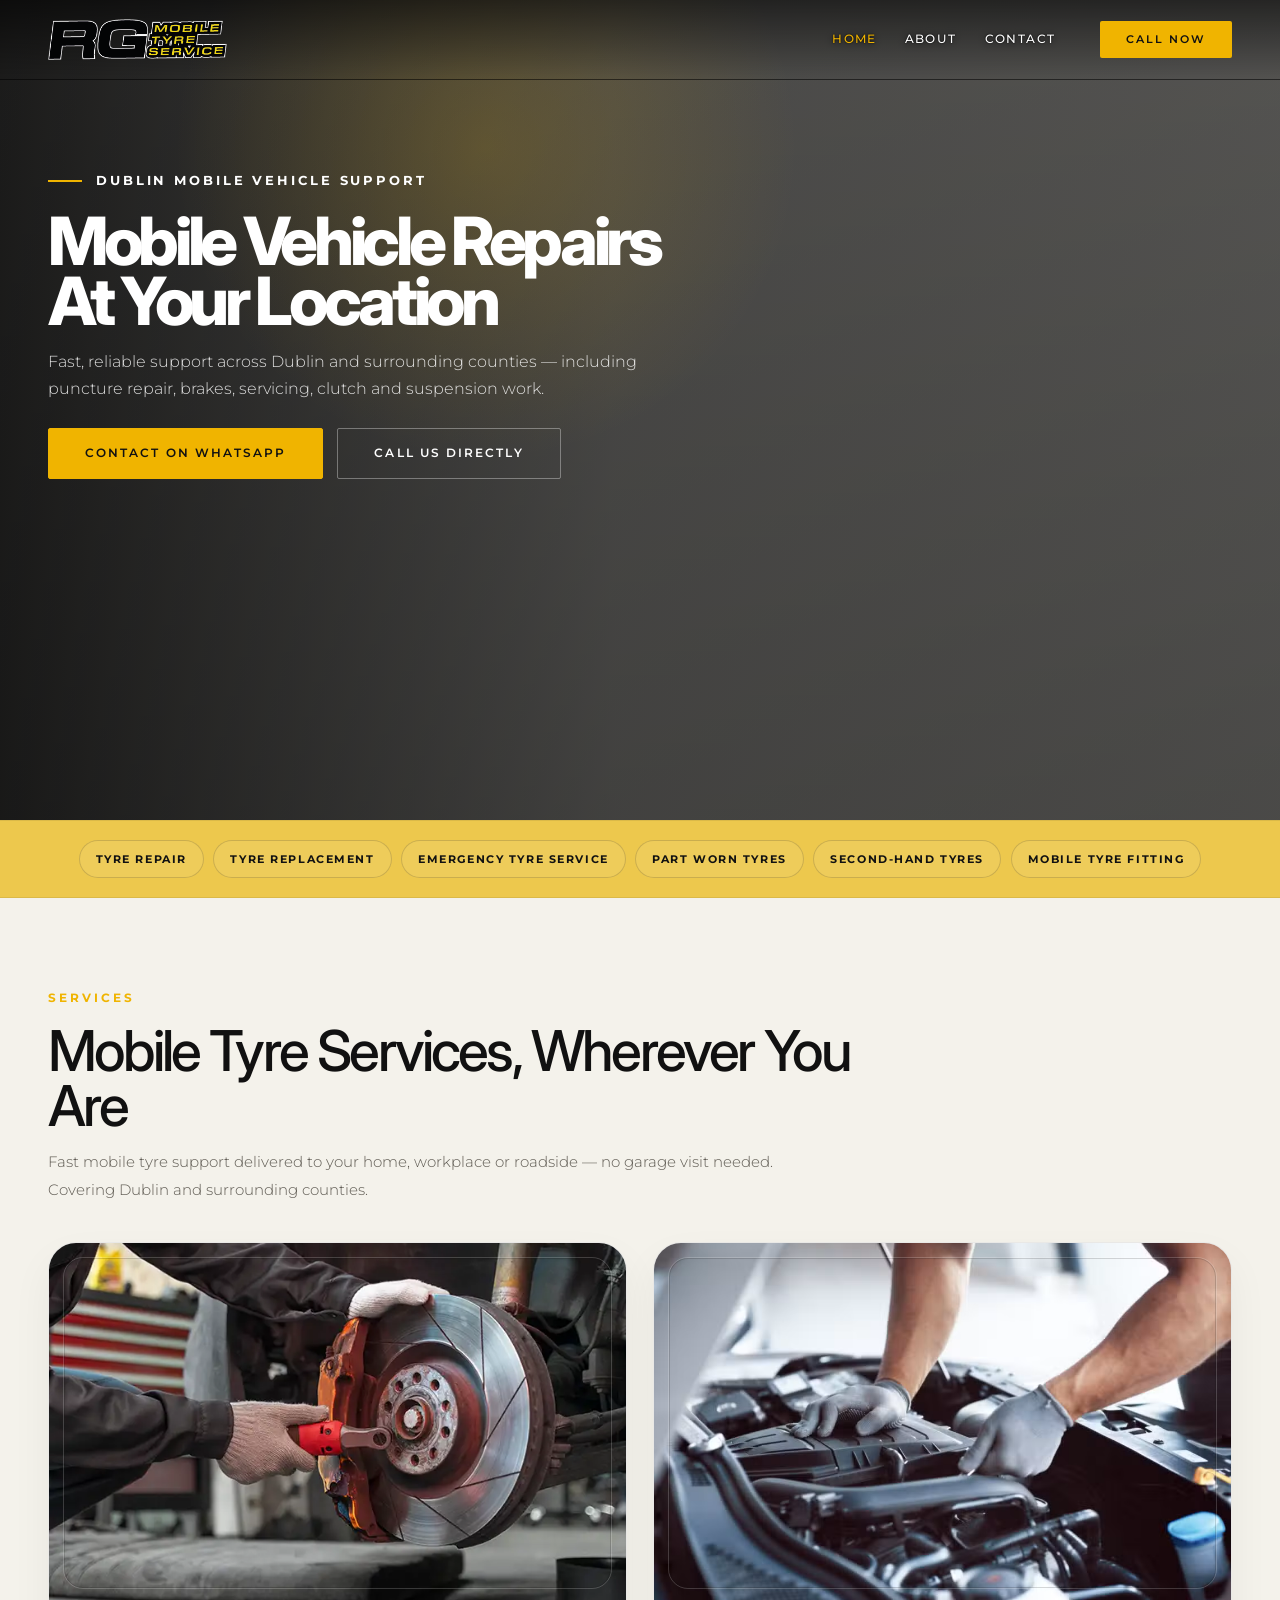
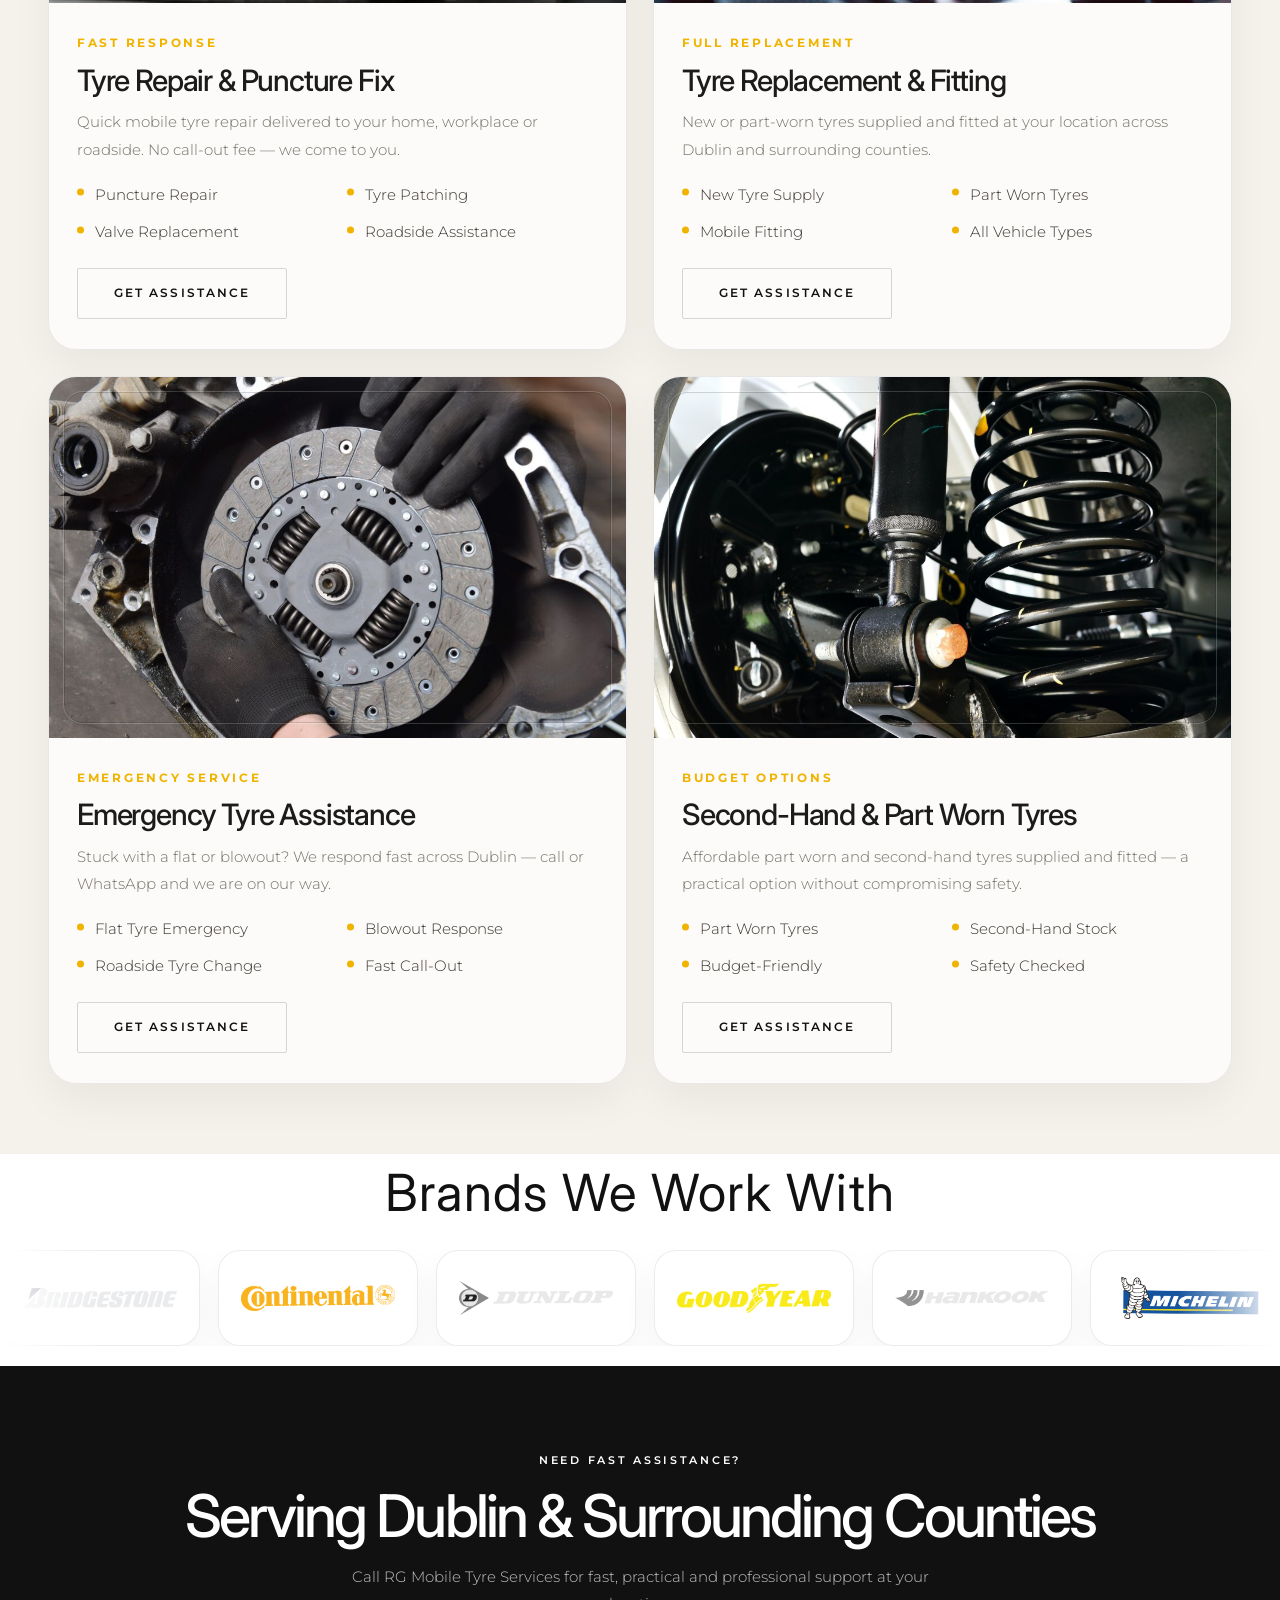
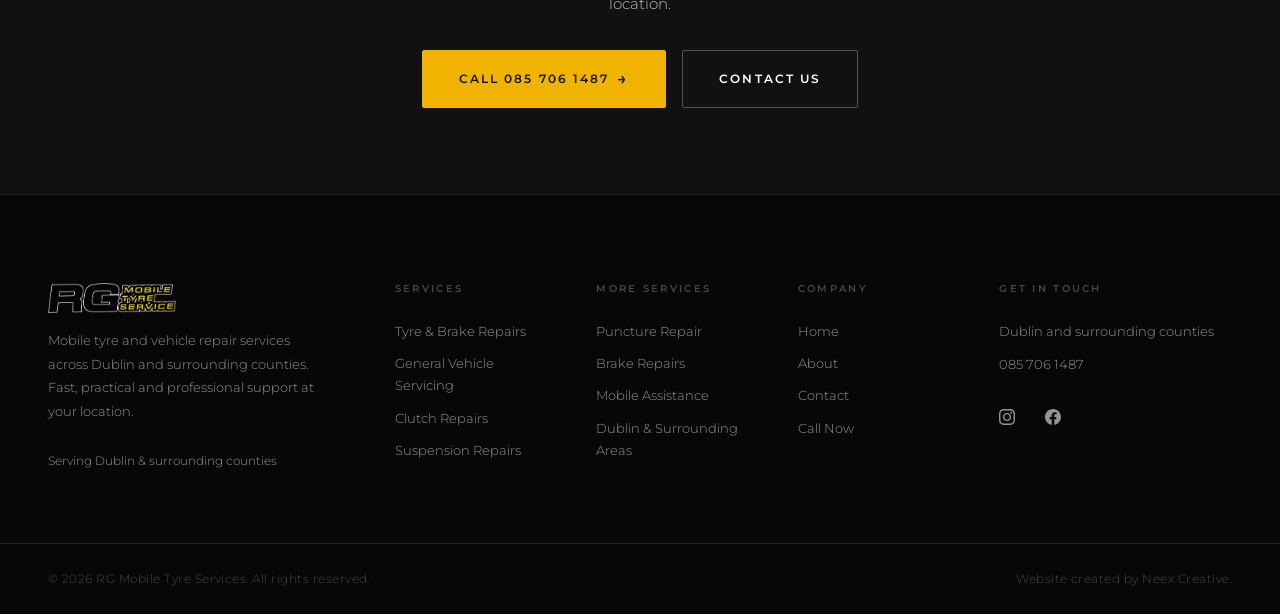
==== commit a15ce3f4: "hero button, divider section, grid services, map" ====
--- a/index.html
+++ b/index.html
@@ -3,8 +3,58 @@
 <head>
   <meta charset="UTF-8">
   <meta name="viewport" content="width=device-width, initial-scale=1.0">
-  <meta name="description" content="RG Mobile Tyre Services — mobile tyre and vehicle repairs across Dublin and surrounding counties. Brake repairs, car servicing, clutch, suspension and puncture repair at your location.">
-  <title>RG Mobile Tyre Services — Mobile Vehicle Repairs Across Dublin</title>
+
+  <!-- SEO Meta Tags -->
+  <title>Mobile Tyre Repair Dublin | RG Mobile Tyre Services</title>
+  <meta name="description" content="Fast mobile tyre repair, brake repairs, car servicing, clutch and suspension work across Dublin and surrounding counties. Call 085 706 1487.">
+  <meta name="keywords" content="mobile tyre repair Dublin, tyre replacement Dublin, emergency tyre service Dublin, part worn tyres Dublin, second hand tyres Dublin, mobile tyre fitting Dublin, puncture repair Dublin, flat tyre Dublin, cheap tyres Dublin, affordable tyres Dublin, tyre supply and fit Dublin, roadside tyre assistance Dublin, 24 hour tyre repair Dublin, tyre service near me Dublin, mobile tyre van Dublin, tyre change at home Dublin, tyre change at work Dublin, used tyres Dublin, budget tyres Dublin, tyre fitting Dublin">
+  <meta name="robots" content="index, follow">
+  <link rel="canonical" href="https://rgmobiletyreservices.ie/">
+
+  <!-- Open Graph -->
+  <meta property="og:type" content="website">
+  <meta property="og:title" content="Mobile Tyre Repair Dublin | RG Mobile Tyre Services">
+  <meta property="og:description" content="Fast mobile tyre repair, brake repairs and vehicle servicing across Dublin. Call 085 706 1487.">
+  <meta property="og:url" content="https://rgmobiletyreservices.ie/">
+  <meta property="og:site_name" content="RG Mobile Tyre Services">
+
+  <!-- Schema Markup -->
+  <script type="application/ld+json">
+  {
+    "@context": "https://schema.org",
+    "@type": "LocalBusiness",
+    "name": "RG Mobile Tyre Services",
+    "description": "Mobile tyre and vehicle repair services across Dublin and surrounding counties.",
+    "telephone": "+353857061487",
+    "url": "https://rgmobiletyreservices.ie",
+    "areaServed": {
+      "@type": "GeoCircle",
+      "geoMidpoint": {
+        "@type": "GeoCoordinates",
+        "latitude": 53.3498,
+        "longitude": -6.2603
+      },
+      "geoRadius": "50000"
+    },
+    "address": {
+      "@type": "PostalAddress",
+      "addressLocality": "Dublin",
+      "addressCountry": "IE"
+    },
+    "sameAs": [
+      "https://www.instagram.com/rgmotortyres/",
+      "https://www.facebook.com/"
+    ],
+    "priceRange": "££",
+    "openingHoursSpecification": {
+      "@type": "OpeningHoursSpecification",
+      "dayOfWeek": ["Monday","Tuesday","Wednesday","Thursday","Friday","Saturday","Sunday"],
+      "opens": "08:00",
+      "closes": "20:00"
+    }
+  }
+  </script>
+
   <link rel="preconnect" href="https://fonts.googleapis.com">
   <link rel="preconnect" href="https://fonts.gstatic.com" crossorigin>
   <link href="https://fonts.googleapis.com/css2?family=Inter:wght@300;400;500;600;700;800&family=Montserrat:wght@300;400;500;600;700&display=swap" rel="stylesheet">
@@ -34,8 +84,8 @@
           </p>
 
           <div class="hero-actions">
-            <a href="tel:0857061487" class="btn btn-primary btn-arrow">Call Now</a>
-            <a href="#services" class="btn btn-outline">View Services</a>
+            <a href="https://wa.me/353857061487" class="btn btn-primary" target="_blank" rel="noopener">Contact On WhatsApp</a>
+            <a href="tel:0857061487" class="btn btn-outline">Call Us Directly</a>
           </div>
         </div>
       </div>
@@ -45,12 +95,12 @@
   <section class="quick-services-strip">
     <div class="container">
       <div class="quick-services-grid">
-        <span class="quick-service-item">Puncture Repair</span>
-        <span class="quick-service-item">Brake Repairs</span>
-        <span class="quick-service-item">Car Servicing</span>
-        <span class="quick-service-item">Clutch Repairs</span>
-        <span class="quick-service-item">Suspension Repairs</span>
-        <span class="quick-service-item">Dublin &amp; Surrounding Areas</span>
+        <span class="quick-service-item">Tyre Repair</span>
+        <span class="quick-service-item">Tyre Replacement</span>
+        <span class="quick-service-item">Emergency Tyre Service</span>
+        <span class="quick-service-item">Part Worn Tyres</span>
+        <span class="quick-service-item">Second-Hand Tyres</span>
+        <span class="quick-service-item">Mobile Tyre Fitting</span>
       </div>
     </div>
   </section>
@@ -59,88 +109,88 @@
     <div class="container">
       <div class="section-header services-stack__header reveal">
         <span class="services-eyebrow">Services</span>
-        <h2>Practical Vehicle Support, Wherever You Are</h2>
+        <h2>Mobile Tyre Services, Wherever You Are</h2>
         <p>
-          Mobile assistance designed to keep things simple — practical support for tyre issues, brakes, servicing, clutch and suspension work across Dublin and surrounding counties.
+          Fast mobile tyre support delivered to your home, workplace or roadside — no garage visit needed. Covering Dublin and surrounding counties.
         </p>
       </div>
 
       <div class="services-grid">
         <article class="service-card reveal">
           <div class="service-card__media">
-            <img src="images/services_placeholders/tyre-brake-placeholder.png" alt="Tyre &amp; Brake Repairs" class="service-card__image">
-          </div>
-          <div class="service-card__content">
-            <span class="service-card__kicker">Fast Support</span>
-            <h3>Tyre &amp; Brake Repairs</h3>
-            <p>
-              Quick mobile assistance for punctures, tyre-related issues and brake repairs — delivered at your home, workplace or roadside location.
+            <img src="images/services_placeholders/tyre-brake-placeholder.png" alt="Mobile tyre repair and puncture fix Dublin" class="service-card__image" loading="lazy">
+          </div>
+          <div class="service-card__content">
+            <span class="service-card__kicker">Fast Response</span>
+            <h3>Tyre Repair &amp; Puncture Fix</h3>
+            <p>
+              Quick mobile tyre repair delivered to your home, workplace or roadside. No call-out fee — we come to you.
             </p>
             <ul>
               <li>Puncture Repair</li>
-              <li>Tyre Support</li>
-              <li>Brake Repairs</li>
-              <li>Emergency Assistance</li>
-            </ul>
-            <a href="pages/contact.html" class="btn btn-outline">Get Assistance</a>
-          </div>
-        </article>
-
-        <article class="service-card reveal">
-          <div class="service-card__media">
-            <img src="images/services_placeholders/servicing-placeholder.png" alt="General Vehicle Servicing" class="service-card__image">
-          </div>
-          <div class="service-card__content">
-            <span class="service-card__kicker">Routine Care</span>
-            <h3>General Vehicle Servicing</h3>
-            <p>
-              Professional on-site servicing and general mechanical support across Dublin and surrounding counties.
-            </p>
-            <ul>
-              <li>Car Servicing</li>
-              <li>Vehicle Checks</li>
-              <li>General Maintenance</li>
-              <li>On-Site Support</li>
-            </ul>
-            <a href="pages/contact.html" class="btn btn-outline">Get Assistance</a>
-          </div>
-        </article>
-
-        <article class="service-card reveal">
-          <div class="service-card__media">
-            <img src="images/services_placeholders/clutch-placeholder.png" alt="Clutch Repairs" class="service-card__image">
-          </div>
-          <div class="service-card__content">
-            <span class="service-card__kicker">Mechanical Support</span>
-            <h3>Clutch Repairs</h3>
-            <p>
-              Practical mobile support for clutch-related issues, helping keep your vehicle road-ready wherever possible.
-            </p>
-            <ul>
-              <li>Clutch Diagnosis</li>
-              <li>Mechanical Support</li>
-              <li>Vehicle Check</li>
-              <li>Practical Assistance</li>
-            </ul>
-            <a href="pages/contact.html" class="btn btn-outline">Get Assistance</a>
-          </div>
-        </article>
-
-        <article class="service-card reveal">
-          <div class="service-card__media">
-            <img src="images/services_placeholders/suspension-placeholder.png" alt="Suspension Repairs" class="service-card__image">
-          </div>
-          <div class="service-card__content">
-            <span class="service-card__kicker">Vehicle Stability</span>
-            <h3>Suspension Repairs</h3>
-            <p>
-              Dependable support for suspension issues and general ride-quality concerns across Dublin and surrounding counties.
-            </p>
-            <ul>
-              <li>Suspension Checks</li>
-              <li>Ride Stability Issues</li>
-              <li>Repair Support</li>
-              <li>Vehicle Care</li>
+              <li>Tyre Patching</li>
+              <li>Valve Replacement</li>
+              <li>Roadside Assistance</li>
+            </ul>
+            <a href="pages/contact.html" class="btn btn-outline">Get Assistance</a>
+          </div>
+        </article>
+
+        <article class="service-card reveal">
+          <div class="service-card__media">
+            <img src="images/services_placeholders/servicing-placeholder.png" alt="Mobile tyre replacement and fitting Dublin" class="service-card__image" loading="lazy">
+          </div>
+          <div class="service-card__content">
+            <span class="service-card__kicker">Full Replacement</span>
+            <h3>Tyre Replacement &amp; Fitting</h3>
+            <p>
+              New or part-worn tyres supplied and fitted at your location across Dublin and surrounding counties.
+            </p>
+            <ul>
+              <li>New Tyre Supply</li>
+              <li>Part Worn Tyres</li>
+              <li>Mobile Fitting</li>
+              <li>All Vehicle Types</li>
+            </ul>
+            <a href="pages/contact.html" class="btn btn-outline">Get Assistance</a>
+          </div>
+        </article>
+
+        <article class="service-card reveal">
+          <div class="service-card__media">
+            <img src="images/services_placeholders/clutch-placeholder.png" alt="Emergency tyre assistance Dublin" class="service-card__image" loading="lazy">
+          </div>
+          <div class="service-card__content">
+            <span class="service-card__kicker">Emergency Service</span>
+            <h3>Emergency Tyre Assistance</h3>
+            <p>
+              Stuck with a flat or blowout? We respond fast across Dublin — call or WhatsApp and we are on our way.
+            </p>
+            <ul>
+              <li>Flat Tyre Emergency</li>
+              <li>Blowout Response</li>
+              <li>Roadside Tyre Change</li>
+              <li>Fast Call-Out</li>
+            </ul>
+            <a href="pages/contact.html" class="btn btn-outline">Get Assistance</a>
+          </div>
+        </article>
+
+        <article class="service-card reveal">
+          <div class="service-card__media">
+            <img src="images/services_placeholders/suspension-placeholder.png" alt="Second-hand and part worn tyres Dublin" class="service-card__image" loading="lazy">
+          </div>
+          <div class="service-card__content">
+            <span class="service-card__kicker">Budget Options</span>
+            <h3>Second-Hand &amp; Part Worn Tyres</h3>
+            <p>
+              Affordable part worn and second-hand tyres supplied and fitted — a practical option without compromising safety.
+            </p>
+            <ul>
+              <li>Part Worn Tyres</li>
+              <li>Second-Hand Stock</li>
+              <li>Budget-Friendly</li>
+              <li>Safety Checked</li>
             </ul>
             <a href="pages/contact.html" class="btn btn-outline">Get Assistance</a>
           </div>
@@ -158,25 +208,25 @@
 
     <div class="brands-tape">
       <div class="brands-track">
-        <div class="brand-logo-card"><img src="images/logos_partners/bridgestone.png" alt="Bridgestone logo" class="brand-logo-image"></div>
-        <div class="brand-logo-card"><img src="images/logos_partners/continental.png" alt="Continental logo" class="brand-logo-image"></div>
-        <div class="brand-logo-card"><img src="images/logos_partners/dunlop.png" alt="Dunlop logo" class="brand-logo-image"></div>
-        <div class="brand-logo-card"><img src="images/logos_partners/goodyear.png" alt="Goodyear logo" class="brand-logo-image"></div>
-        <div class="brand-logo-card"><img src="images/logos_partners/Hankook.png" alt="Hankook logo" class="brand-logo-image"></div>
-        <div class="brand-logo-card"><img src="images/logos_partners/michelin.png" alt="Michelin logo" class="brand-logo-image"></div>
-        <div class="brand-logo-card"><img src="images/logos_partners/pirelli.png" alt="Pirelli logo" class="brand-logo-image"></div>
-        <div class="brand-logo-card"><img src="images/logos_partners/toyotires.png" alt="Toyo Tires logo" class="brand-logo-image"></div>
-        <div class="brand-logo-card"><img src="images/logos_partners/yokohama.png" alt="Yokohama logo" class="brand-logo-image"></div>
-
-        <div class="brand-logo-card" aria-hidden="true"><img src="images/logos_partners/bridgestone.png" alt="" class="brand-logo-image"></div>
-        <div class="brand-logo-card" aria-hidden="true"><img src="images/logos_partners/continental.png" alt="" class="brand-logo-image"></div>
-        <div class="brand-logo-card" aria-hidden="true"><img src="images/logos_partners/dunlop.png" alt="" class="brand-logo-image"></div>
-        <div class="brand-logo-card" aria-hidden="true"><img src="images/logos_partners/goodyear.png" alt="" class="brand-logo-image"></div>
-        <div class="brand-logo-card" aria-hidden="true"><img src="images/logos_partners/Hankook.png" alt="" class="brand-logo-image"></div>
-        <div class="brand-logo-card" aria-hidden="true"><img src="images/logos_partners/michelin.png" alt="" class="brand-logo-image"></div>
-        <div class="brand-logo-card" aria-hidden="true"><img src="images/logos_partners/pirelli.png" alt="" class="brand-logo-image"></div>
-        <div class="brand-logo-card" aria-hidden="true"><img src="images/logos_partners/toyotires.png" alt="" class="brand-logo-image"></div>
-        <div class="brand-logo-card" aria-hidden="true"><img src="images/logos_partners/yokohama.png" alt="" class="brand-logo-image"></div>
+        <div class="brand-logo-card"><img src="images/logos_partners/bridgestone.png" alt="Bridgestone tyre logo" class="brand-logo-image" loading="lazy"></div>
+        <div class="brand-logo-card"><img src="images/logos_partners/continental.png" alt="Continental tyre logo" class="brand-logo-image" loading="lazy"></div>
+        <div class="brand-logo-card"><img src="images/logos_partners/dunlop.png" alt="Dunlop tyre logo" class="brand-logo-image" loading="lazy"></div>
+        <div class="brand-logo-card"><img src="images/logos_partners/goodyear.png" alt="Goodyear tyre logo" class="brand-logo-image" loading="lazy"></div>
+        <div class="brand-logo-card"><img src="images/logos_partners/Hankook.png" alt="Hankook tyre logo" class="brand-logo-image" loading="lazy"></div>
+        <div class="brand-logo-card"><img src="images/logos_partners/michelin.png" alt="Michelin tyre logo" class="brand-logo-image" loading="lazy"></div>
+        <div class="brand-logo-card"><img src="images/logos_partners/pirelli.png" alt="Pirelli tyre logo" class="brand-logo-image" loading="lazy"></div>
+        <div class="brand-logo-card"><img src="images/logos_partners/toyotires.png" alt="Toyo Tires tyre logo" class="brand-logo-image" loading="lazy"></div>
+        <div class="brand-logo-card"><img src="images/logos_partners/yokohama.png" alt="Yokohama tyre logo" class="brand-logo-image" loading="lazy"></div>
+
+        <div class="brand-logo-card" aria-hidden="true"><img src="images/logos_partners/bridgestone.png" alt="" class="brand-logo-image" loading="lazy"></div>
+        <div class="brand-logo-card" aria-hidden="true"><img src="images/logos_partners/continental.png" alt="" class="brand-logo-image" loading="lazy"></div>
+        <div class="brand-logo-card" aria-hidden="true"><img src="images/logos_partners/dunlop.png" alt="" class="brand-logo-image" loading="lazy"></div>
+        <div class="brand-logo-card" aria-hidden="true"><img src="images/logos_partners/goodyear.png" alt="" class="brand-logo-image" loading="lazy"></div>
+        <div class="brand-logo-card" aria-hidden="true"><img src="images/logos_partners/Hankook.png" alt="" class="brand-logo-image" loading="lazy"></div>
+        <div class="brand-logo-card" aria-hidden="true"><img src="images/logos_partners/michelin.png" alt="" class="brand-logo-image" loading="lazy"></div>
+        <div class="brand-logo-card" aria-hidden="true"><img src="images/logos_partners/pirelli.png" alt="" class="brand-logo-image" loading="lazy"></div>
+        <div class="brand-logo-card" aria-hidden="true"><img src="images/logos_partners/toyotires.png" alt="" class="brand-logo-image" loading="lazy"></div>
+        <div class="brand-logo-card" aria-hidden="true"><img src="images/logos_partners/yokohama.png" alt="" class="brand-logo-image" loading="lazy"></div>
       </div>
     </div>
   </section>
--- a/css/home.css
+++ b/css/home.css
@@ -134,6 +134,50 @@
   color: #ffffff;
 }
 
+.hero-whatsapp-btn {
+  display: inline-flex;
+  align-items: center;
+  justify-content: center;
+  gap: 10px;
+  min-height: 48px;
+  padding: 0 18px;
+  border-radius: 999px;
+  font-weight: 700;
+  font-size: 0.95rem;
+  text-decoration: none;
+  background: #25d366;
+  border: 1px solid #25d366;
+  color: #ffffff;
+  box-shadow: 0 12px 26px rgba(37, 211, 102, 0.22);
+  transition:
+    transform 0.25s ease,
+    box-shadow 0.25s ease,
+    background 0.25s ease,
+    border-color 0.25s ease,
+    color 0.25s ease;
+}
+
+.hero-whatsapp-btn:hover {
+  transform: translateY(-1px);
+  background: #199646;
+  border-color: #1fbe59;
+  color: #ffffff;
+  box-shadow: 0 16px 30px rgba(37, 211, 102, 0.28);
+}
+
+.hero-whatsapp-icon {
+  width: 18px;
+  height: 18px;
+  display: inline-flex;
+  flex: 0 0 auto;
+}
+
+.hero-whatsapp-icon svg {
+  width: 100%;
+  height: 100%;
+  display: block;
+}
+
 /* =========================
    QUICK SERVICES STRIP
    ========================= */
@@ -149,25 +193,34 @@
   display: flex;
   align-items: center;
   justify-content: center;
-  gap: 12px;
-  flex-wrap: wrap;
-  padding: 16px 0;
+  gap: 0.6rem;
+  flex-wrap: nowrap;
+  overflow-x: auto;
+  padding: 1.2rem 2rem;
+  scrollbar-width: none;
+  -ms-overflow-style: none;
+}
+
+.quick-services-grid::-webkit-scrollbar {
+  display: none;
 }
 
 .quick-service-item {
   display: inline-flex;
   align-items: center;
   justify-content: center;
-  min-height: 42px;
-  padding: 0 18px;
+  flex-shrink: 0;
+  min-height: 38px;
+  padding: 0.45rem 1rem;
   border: 1px solid rgba(17, 17, 17, 0.16);
   border-radius: 999px;
-  font-size: 0.72rem;
+  font-size: 0.7rem;
   font-weight: 700;
   letter-spacing: 0.14em;
   text-transform: uppercase;
   color: #111111;
   background: rgba(255, 255, 255, 0.08);
+  white-space: nowrap;
 }
 
 /* =========================
@@ -430,6 +483,7 @@
 
   .quick-services-grid {
     justify-content: flex-start;
+    padding: 1rem 1.2rem;
   }
 
   .service-card__media {
@@ -459,7 +513,8 @@
     flex-direction: column;
   }
 
-  .hero-actions .btn {
+  .hero-actions .btn,
+  .hero-whatsapp-btn {
     width: 100%;
     justify-content: center;
   }
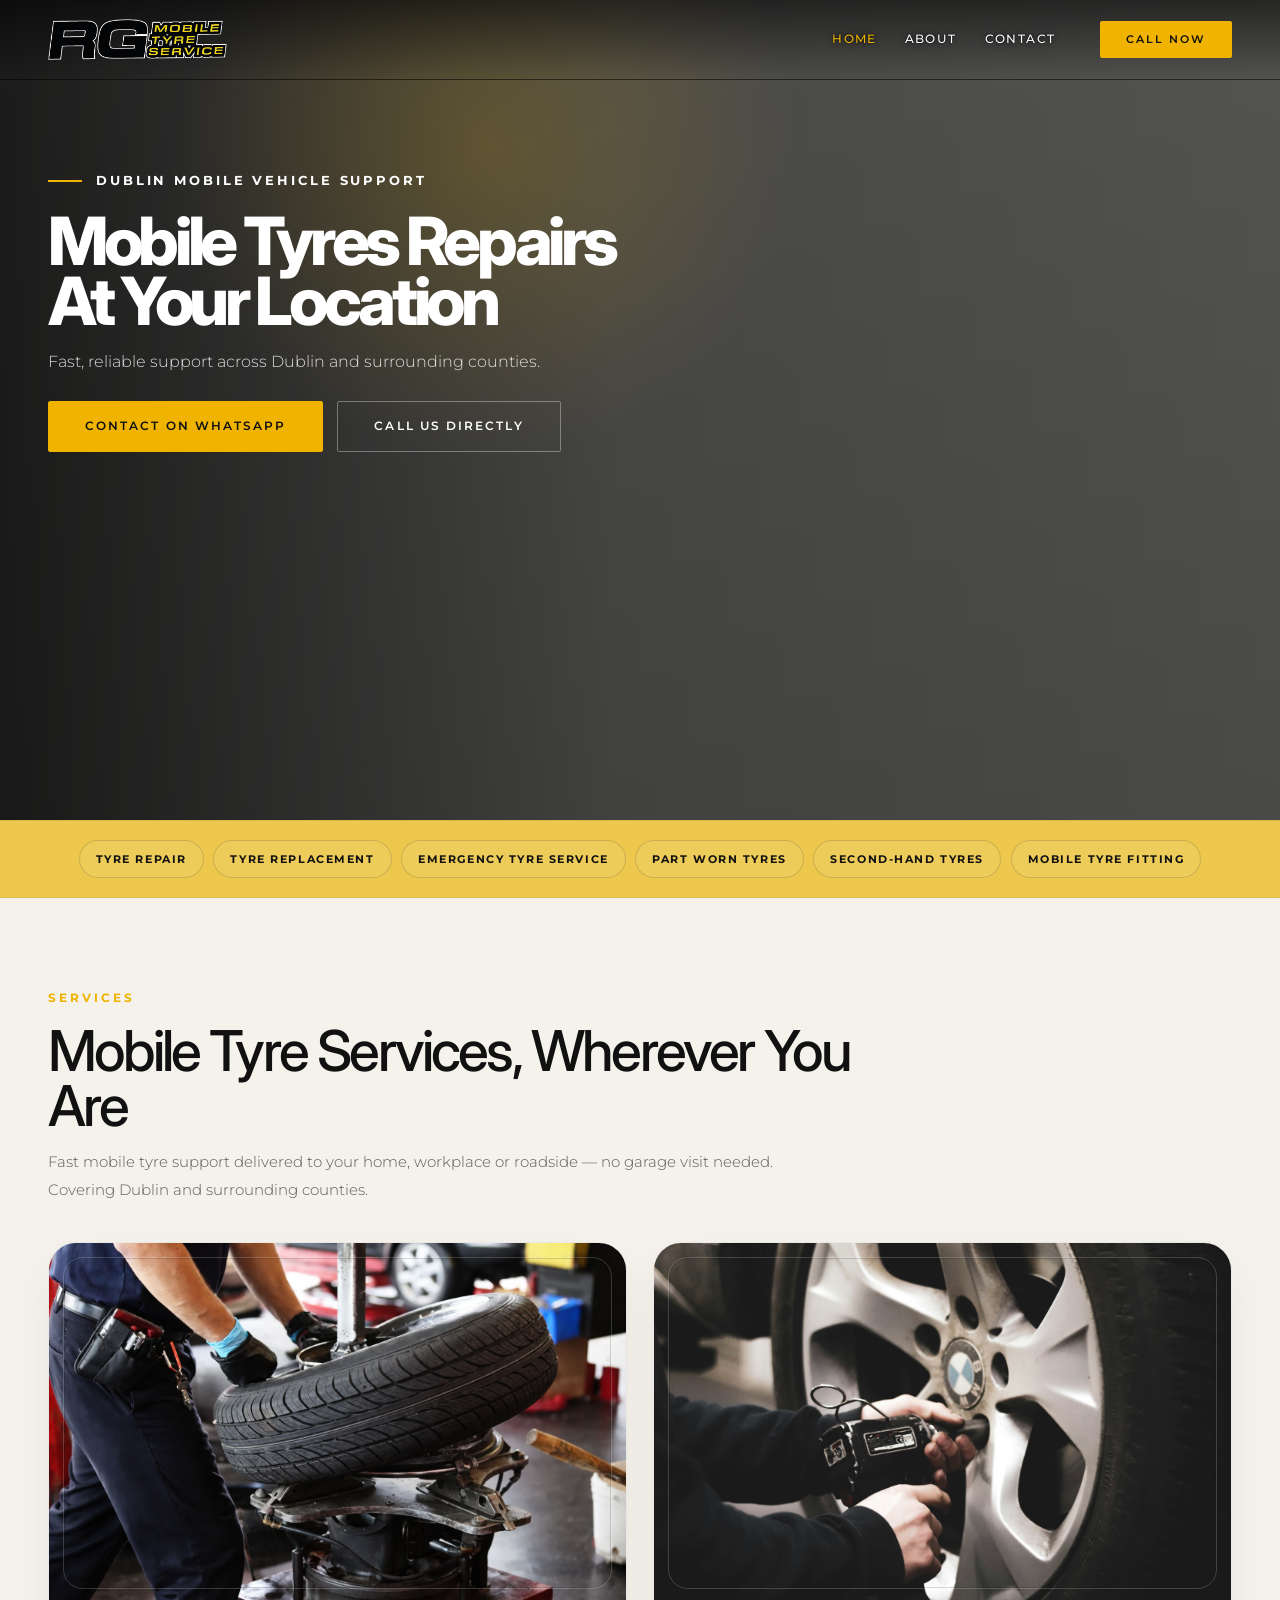
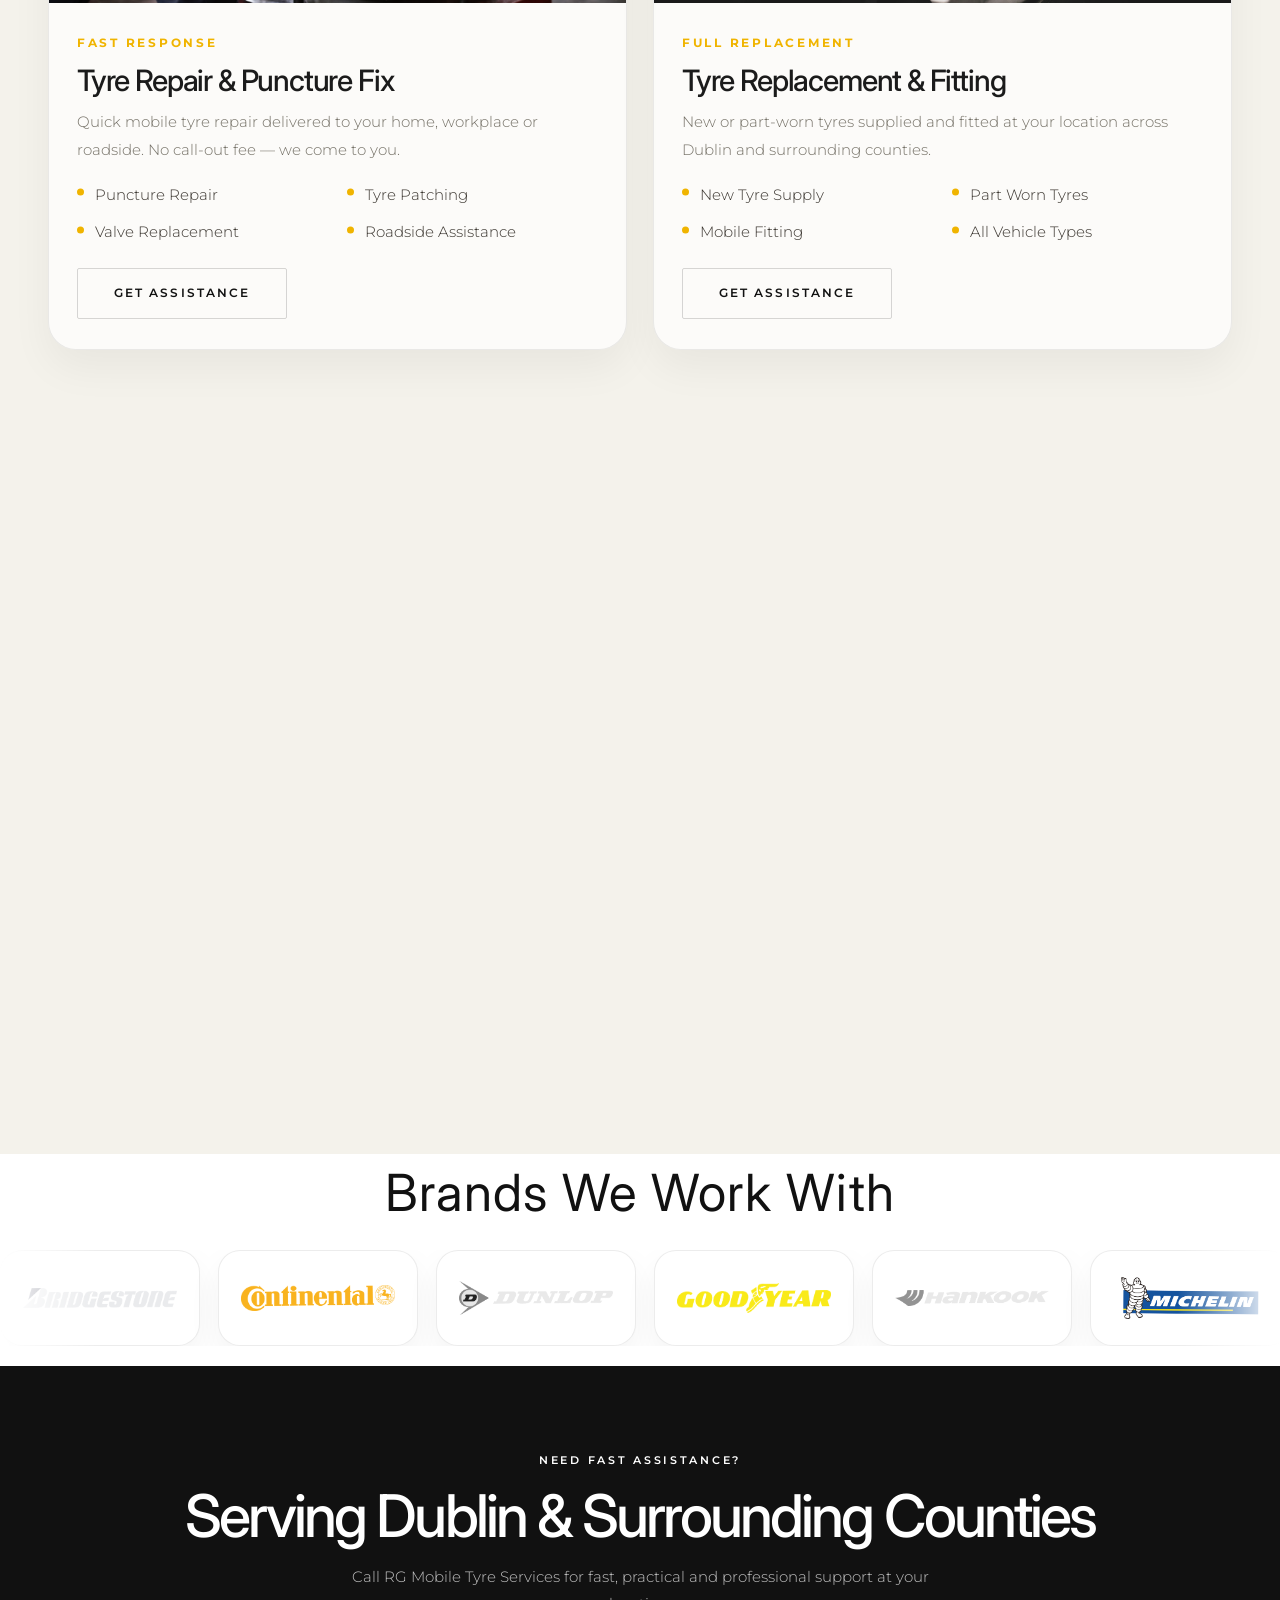
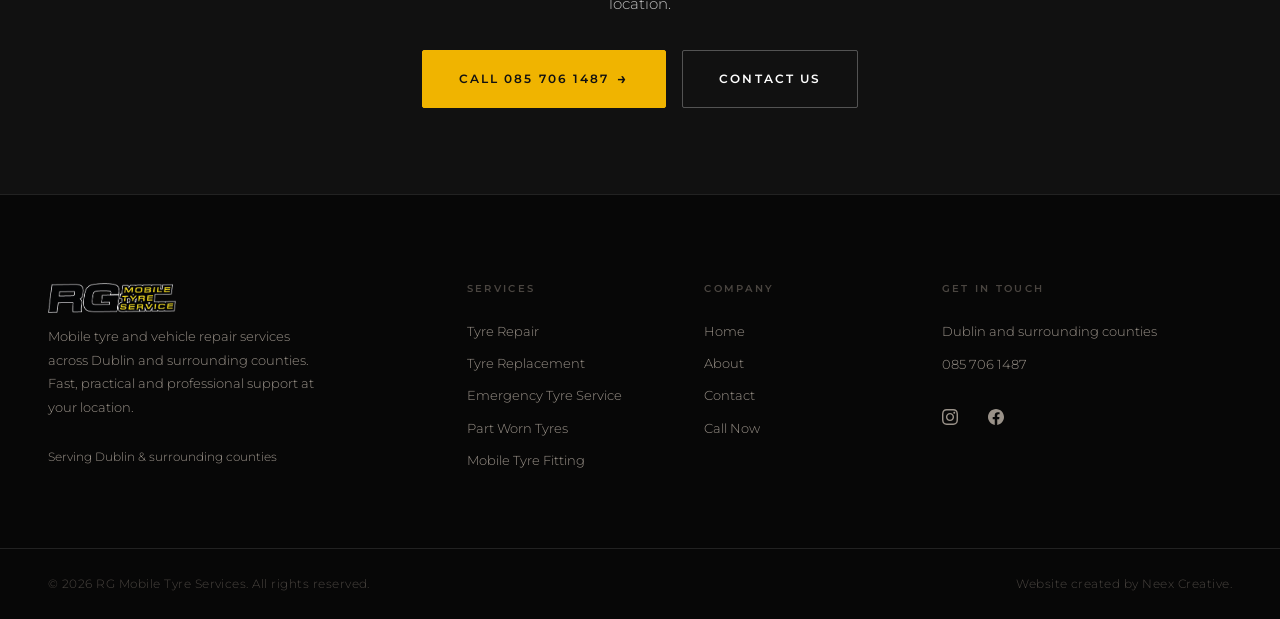
==== commit ae8a4220: "images replaced, footer uptaded, map changed" ====
--- a/index.html
+++ b/index.html
@@ -75,12 +75,12 @@
           </div>
 
           <h1 class="hero-title">
-            <span>Mobile Vehicle Repairs</span>
+            <span>Mobile Tyres Repairs</span>
             <span>At Your Location</span>
           </h1>
 
           <p class="hero-subtitle">
-            Fast, reliable support across Dublin and surrounding counties — including puncture repair, brakes, servicing, clutch and suspension work.
+            Fast, reliable support across Dublin and surrounding counties.
           </p>
 
           <div class="hero-actions">
--- a/css/global.css
+++ b/css/global.css
@@ -742,7 +742,7 @@
   margin: 0 auto;
   padding: 0 48px 72px;
   display: grid;
-  grid-template-columns: 2fr 1fr 1fr 1fr 1.6fr;
+  grid-template-columns: 2fr 1fr 1fr 1.6fr;
   gap: 56px;
   border-bottom: 1px solid var(--border);
 }
@@ -752,6 +752,10 @@
   flex-direction: column;
   line-height: 1;
   margin-bottom: 20px;
+}
+
+.footer__logo {
+  display: block;
 }
 
 .footer__logo-img {
@@ -759,13 +763,13 @@
   width: auto;
   object-fit: contain;
   display: block;
-  margin-bottom: 1rem;
 }
 
 .footer-brand-desc {
   font-size: 0.84rem;
   line-height: 1.75;
   color: var(--text-muted);
+  margin-top: 12px;
   margin-bottom: 28px;
   max-width: 270px;
 }
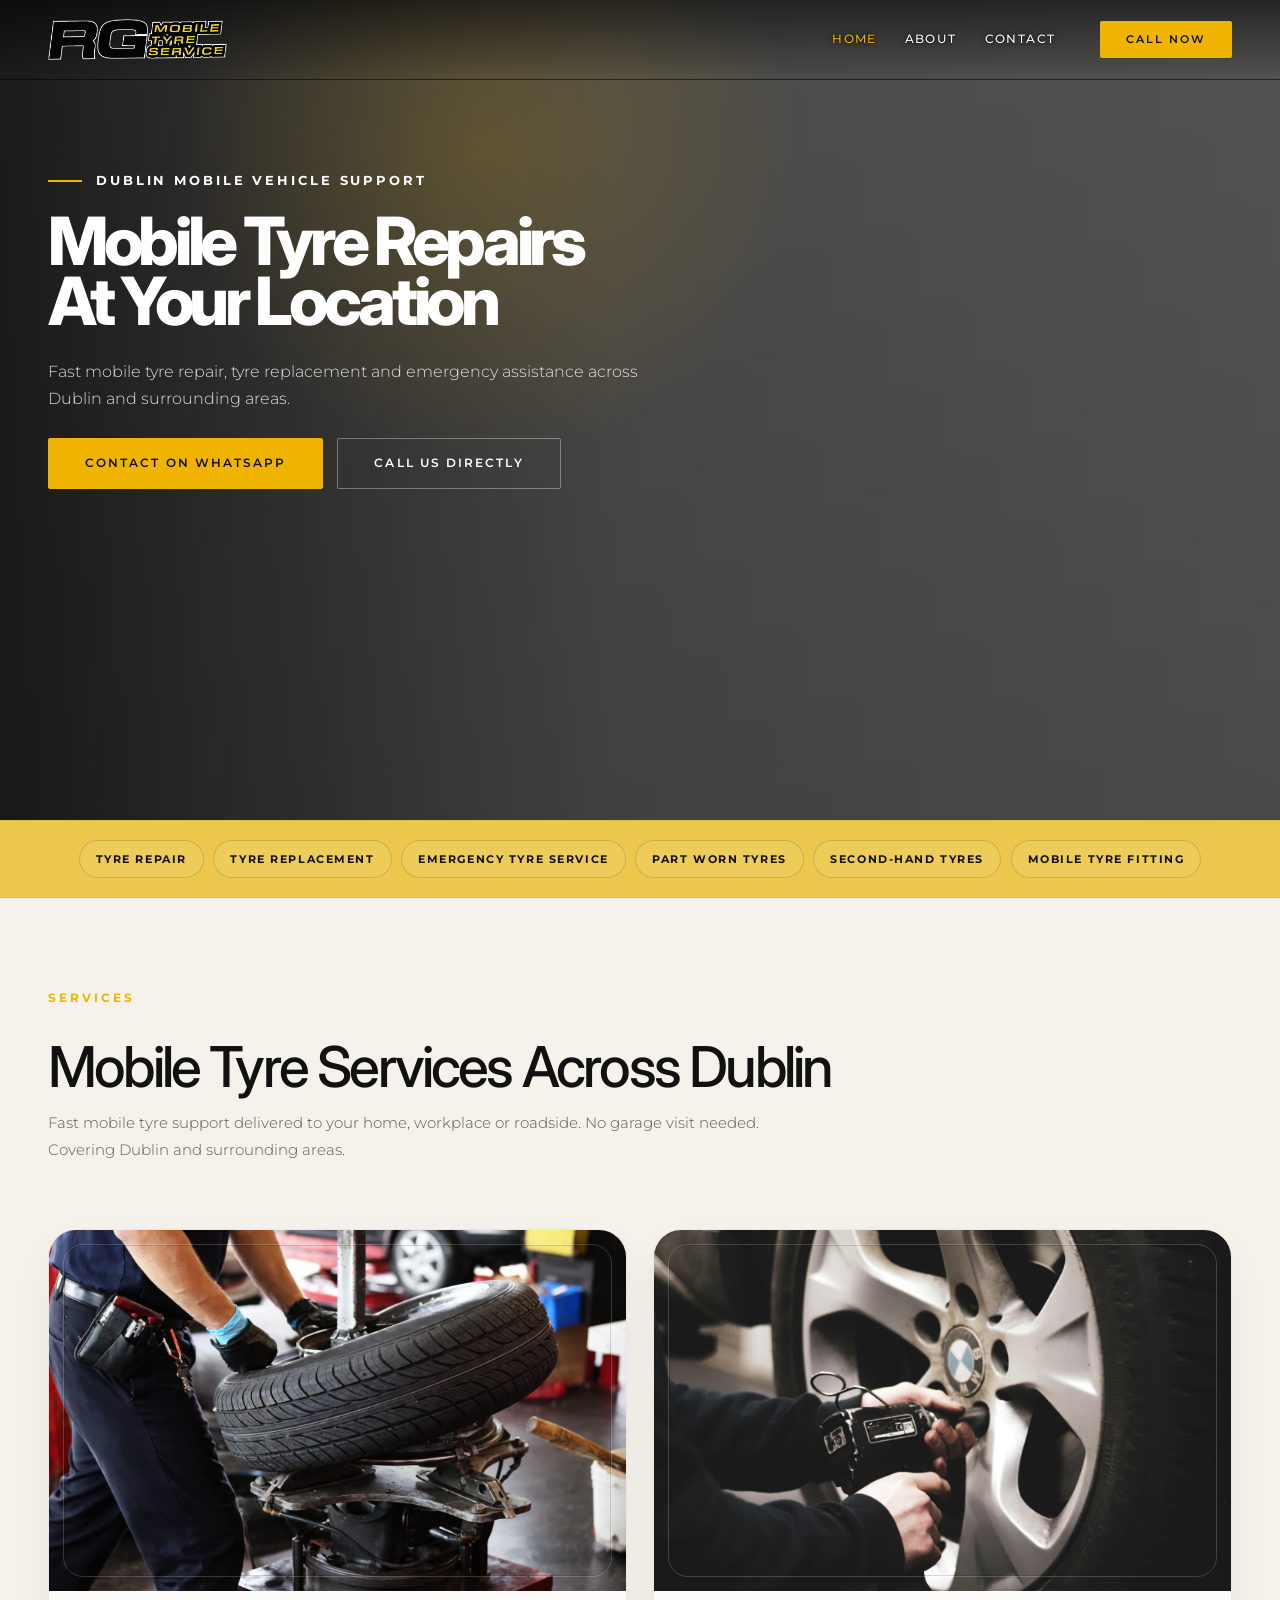
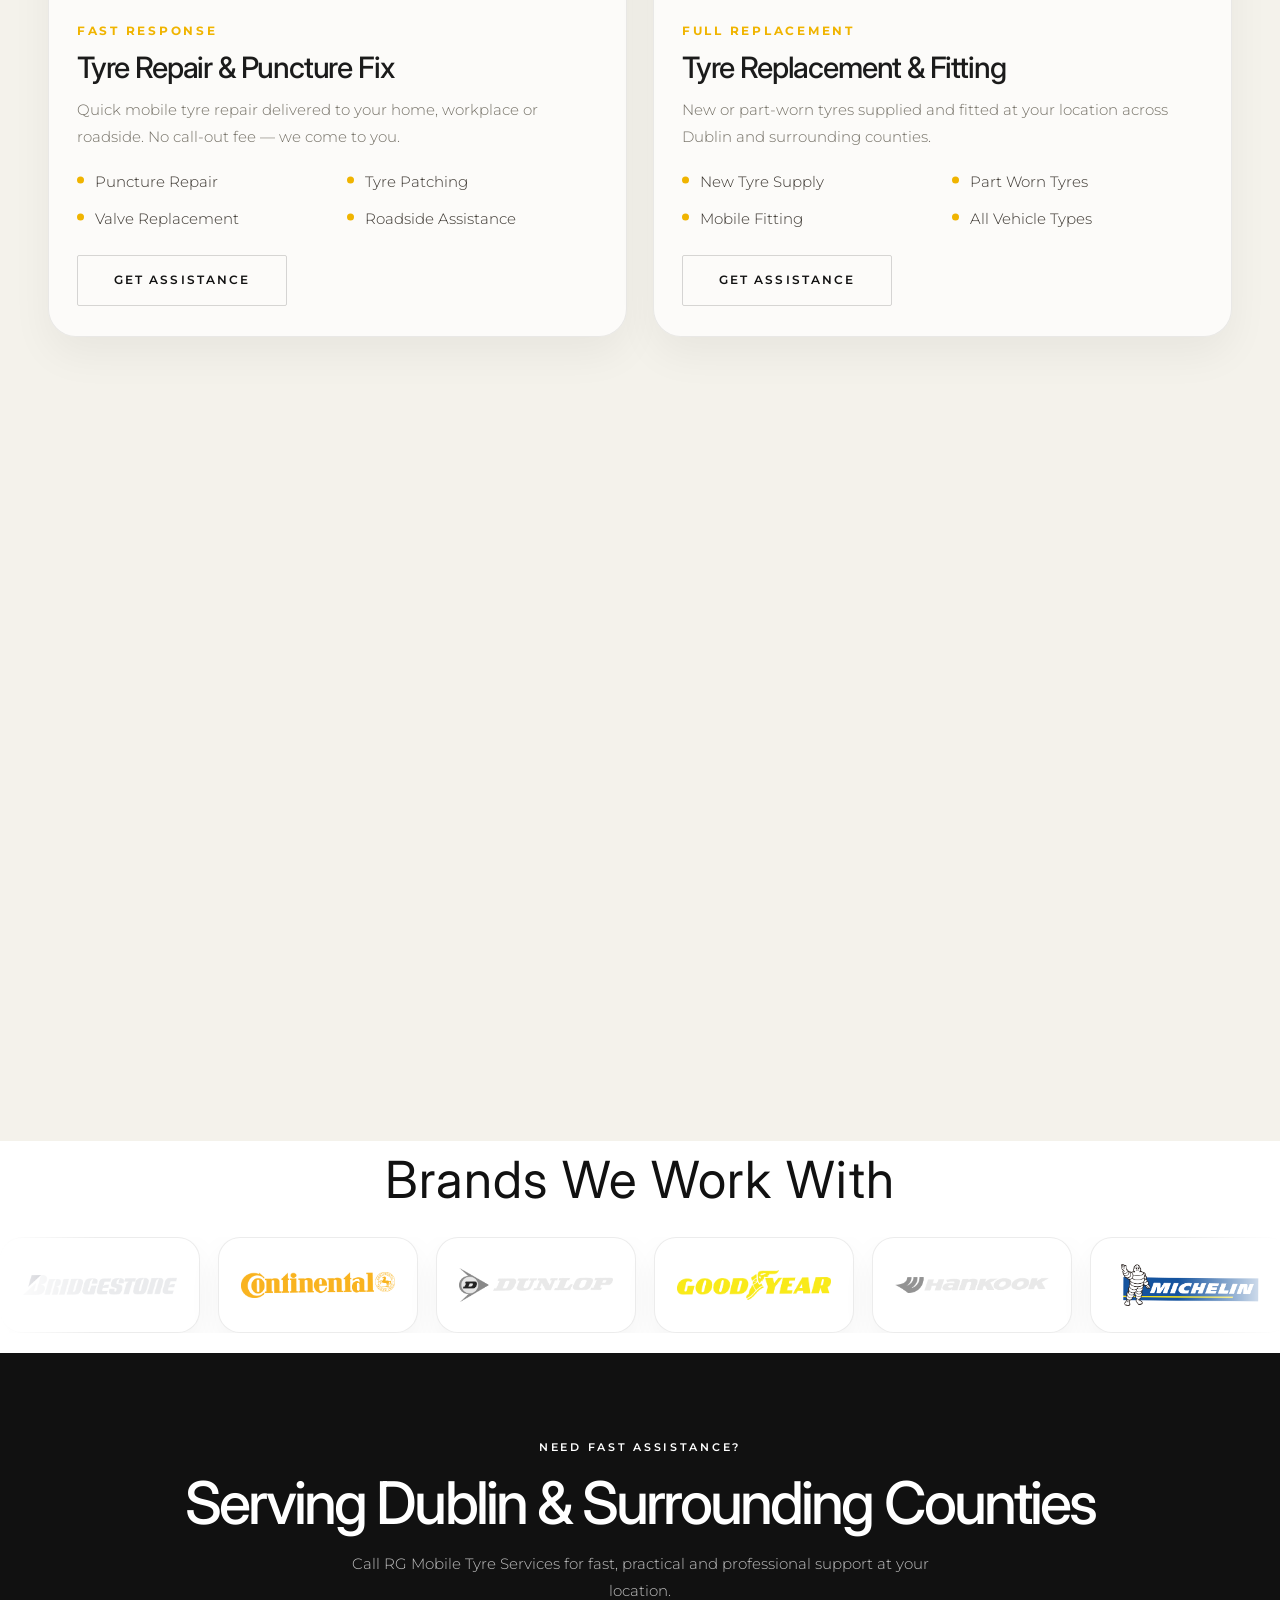
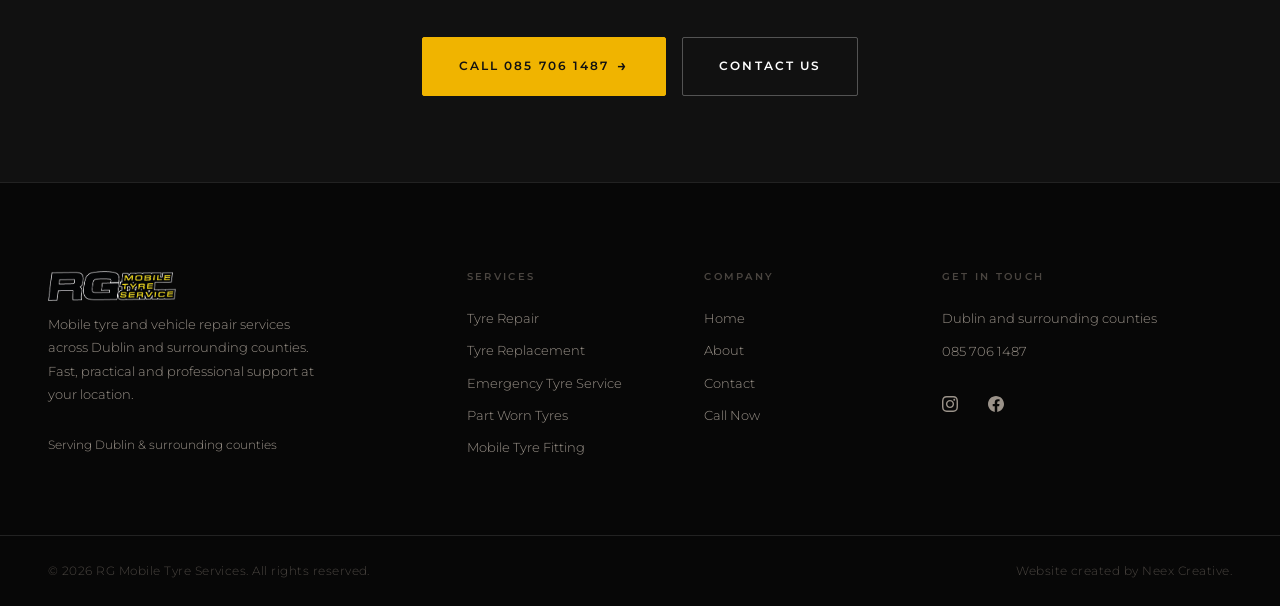
==== commit 7a88d9fc: "Update homepage SEO" ====
--- a/index.html
+++ b/index.html
@@ -5,53 +5,62 @@
   <meta name="viewport" content="width=device-width, initial-scale=1.0">
 
   <!-- SEO Meta Tags -->
-  <title>Mobile Tyre Repair Dublin | RG Mobile Tyre Services</title>
-  <meta name="description" content="Fast mobile tyre repair, brake repairs, car servicing, clutch and suspension work across Dublin and surrounding counties. Call 085 706 1487.">
-  <meta name="keywords" content="mobile tyre repair Dublin, tyre replacement Dublin, emergency tyre service Dublin, part worn tyres Dublin, second hand tyres Dublin, mobile tyre fitting Dublin, puncture repair Dublin, flat tyre Dublin, cheap tyres Dublin, affordable tyres Dublin, tyre supply and fit Dublin, roadside tyre assistance Dublin, 24 hour tyre repair Dublin, tyre service near me Dublin, mobile tyre van Dublin, tyre change at home Dublin, tyre change at work Dublin, used tyres Dublin, budget tyres Dublin, tyre fitting Dublin">
+  <title>Mobile Tyre Service Dublin | RG Mobile Tyre Services</title>
+  <meta name="description" content="Mobile tyre service in Dublin with fast puncture repair, tyre replacement, part worn tyres and emergency tyre assistance at your location.">
   <meta name="robots" content="index, follow">
-  <link rel="canonical" href="https://rgmobiletyreservices.ie/">
+  <link rel="canonical" href="https://rgmobiletyres.ie/">
 
   <!-- Open Graph -->
   <meta property="og:type" content="website">
-  <meta property="og:title" content="Mobile Tyre Repair Dublin | RG Mobile Tyre Services">
-  <meta property="og:description" content="Fast mobile tyre repair, brake repairs and vehicle servicing across Dublin. Call 085 706 1487.">
-  <meta property="og:url" content="https://rgmobiletyreservices.ie/">
+  <meta property="og:title" content="Mobile Tyre Service Dublin | RG Mobile Tyre Services">
+  <meta property="og:description" content="Fast mobile tyre repair, tyre replacement and emergency tyre assistance across Dublin and surrounding areas.">
+  <meta property="og:url" content="https://rgmobiletyres.ie/">
   <meta property="og:site_name" content="RG Mobile Tyre Services">
 
   <!-- Schema Markup -->
   <script type="application/ld+json">
   {
     "@context": "https://schema.org",
-    "@type": "LocalBusiness",
+    "@type": "AutoRepair",
     "name": "RG Mobile Tyre Services",
-    "description": "Mobile tyre and vehicle repair services across Dublin and surrounding counties.",
+    "description": "Mobile tyre fitting, puncture repair, tyre replacement and emergency tyre assistance across Dublin and surrounding areas.",
     "telephone": "+353857061487",
-    "url": "https://rgmobiletyreservices.ie",
-    "areaServed": {
-      "@type": "GeoCircle",
-      "geoMidpoint": {
-        "@type": "GeoCoordinates",
-        "latitude": 53.3498,
-        "longitude": -6.2603
-      },
-      "geoRadius": "50000"
-    },
+    "url": "https://rgmobiletyres.ie/",
+    "areaServed": [
+      "Dublin",
+      "South Dublin",
+      "North Dublin",
+      "Clondalkin",
+      "Tallaght",
+      "Lucan",
+      "Swords",
+      "Blanchardstown",
+      "Bray"
+    ],
     "address": {
       "@type": "PostalAddress",
       "addressLocality": "Dublin",
       "addressCountry": "IE"
     },
     "sameAs": [
-      "https://www.instagram.com/rgmotortyres/",
-      "https://www.facebook.com/"
+      "https://www.instagram.com/rgmotortyres/"
     ],
-    "priceRange": "££",
-    "openingHoursSpecification": {
-      "@type": "OpeningHoursSpecification",
-      "dayOfWeek": ["Monday","Tuesday","Wednesday","Thursday","Friday","Saturday","Sunday"],
-      "opens": "08:00",
-      "closes": "20:00"
-    }
+    "priceRange": "€€",
+    "openingHoursSpecification": [
+      {
+        "@type": "OpeningHoursSpecification",
+        "dayOfWeek": [
+          "Monday",
+          "Tuesday",
+          "Wednesday",
+          "Thursday",
+          "Friday",
+          "Saturday"
+        ],
+        "opens": "08:00",
+        "closes": "20:00"
+      }
+    ]
   }
   </script>
 
@@ -75,12 +84,13 @@
           </div>
 
           <h1 class="hero-title">
-            <span>Mobile Tyres Repairs</span>
+            <span>Mobile Tyre Repairs</span>
             <span>At Your Location</span>
           </h1>
 
           <p class="hero-subtitle">
-            Fast, reliable support across Dublin and surrounding counties.
+            <p class="hero-subtitle">
+  Fast mobile tyre repair, tyre replacement and emergency assistance across Dublin and surrounding areas.
           </p>
 
           <div class="hero-actions">
@@ -109,10 +119,12 @@
     <div class="container">
       <div class="section-header services-stack__header reveal">
         <span class="services-eyebrow">Services</span>
-        <h2>Mobile Tyre Services, Wherever You Are</h2>
+        <h2><h2>Mobile Tyre Services Across Dublin</h2></h2>
         <p>
-          Fast mobile tyre support delivered to your home, workplace or roadside — no garage visit needed. Covering Dublin and surrounding counties.
-        </p>
+        
+  Fast mobile tyre support delivered to your home, workplace or roadside. No garage visit needed. Covering Dublin and surrounding areas.
+</p>.
+        
       </div>
 
       <div class="services-grid">
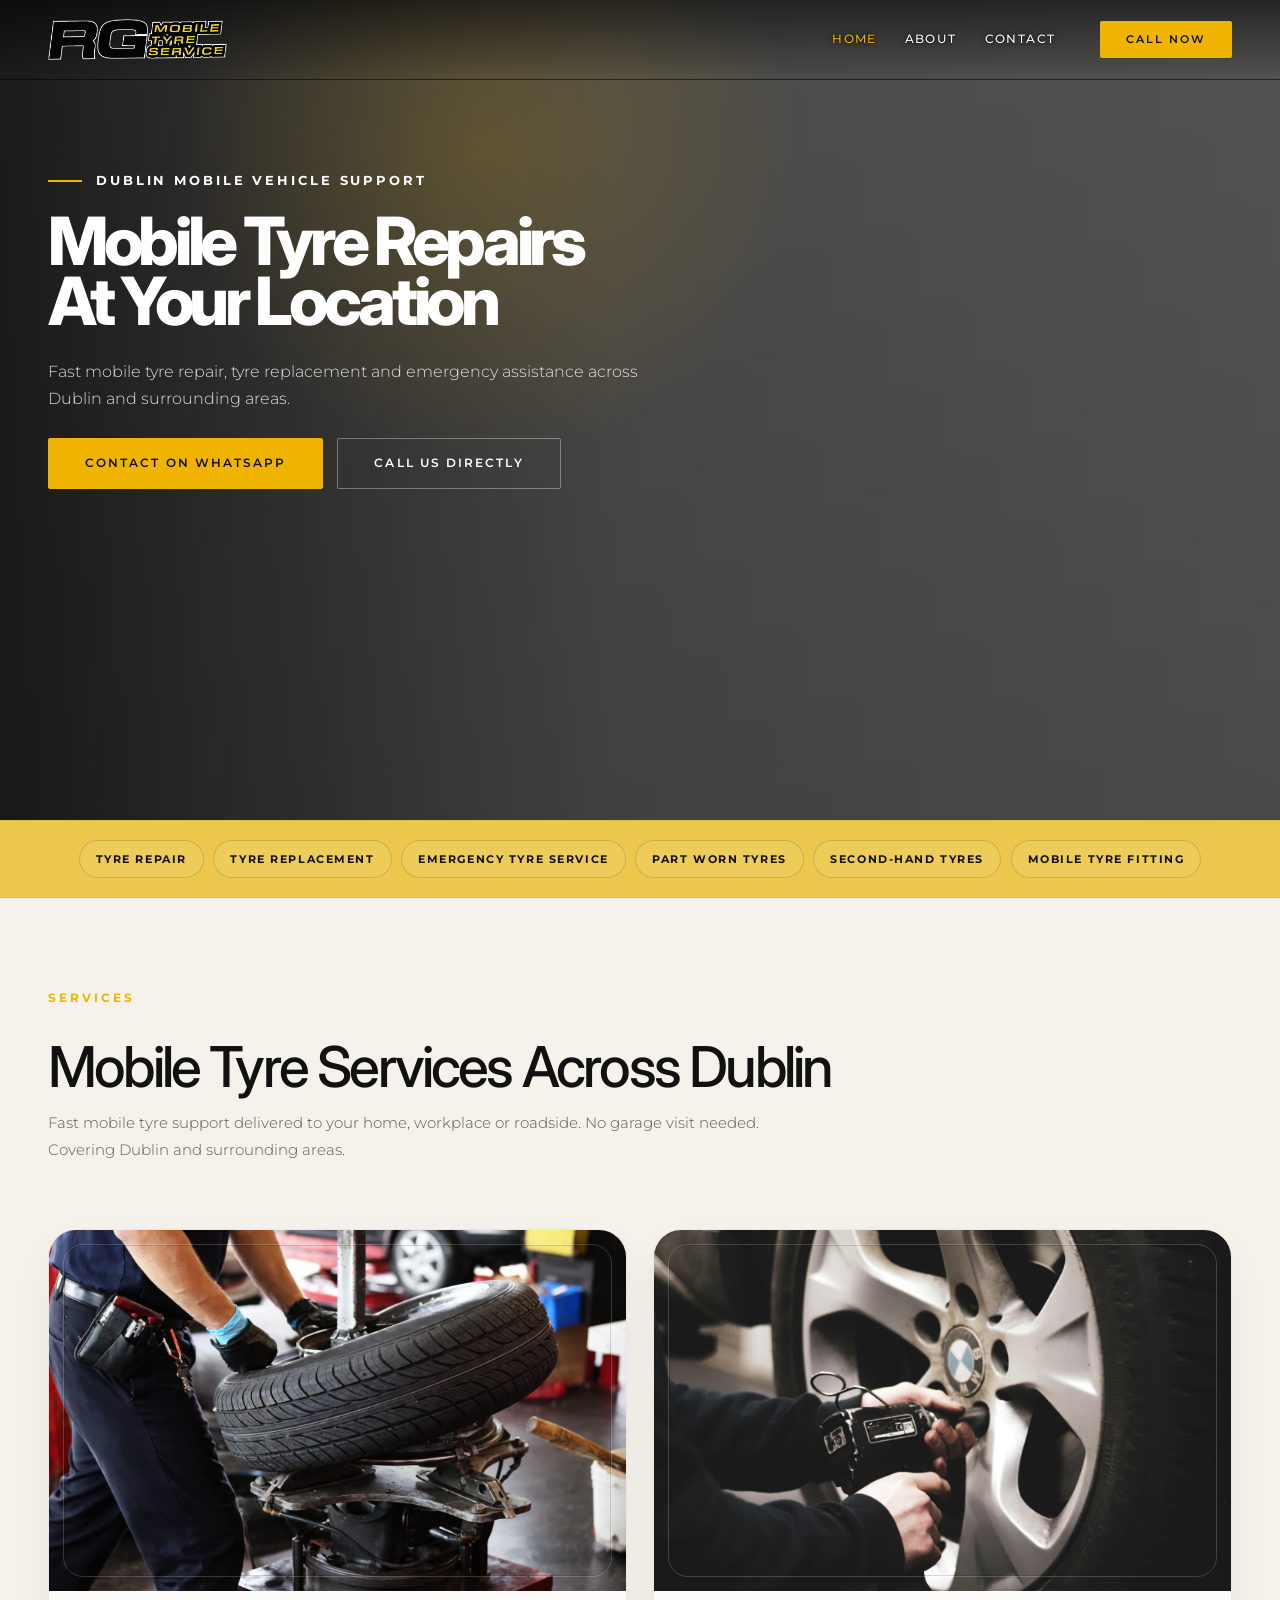
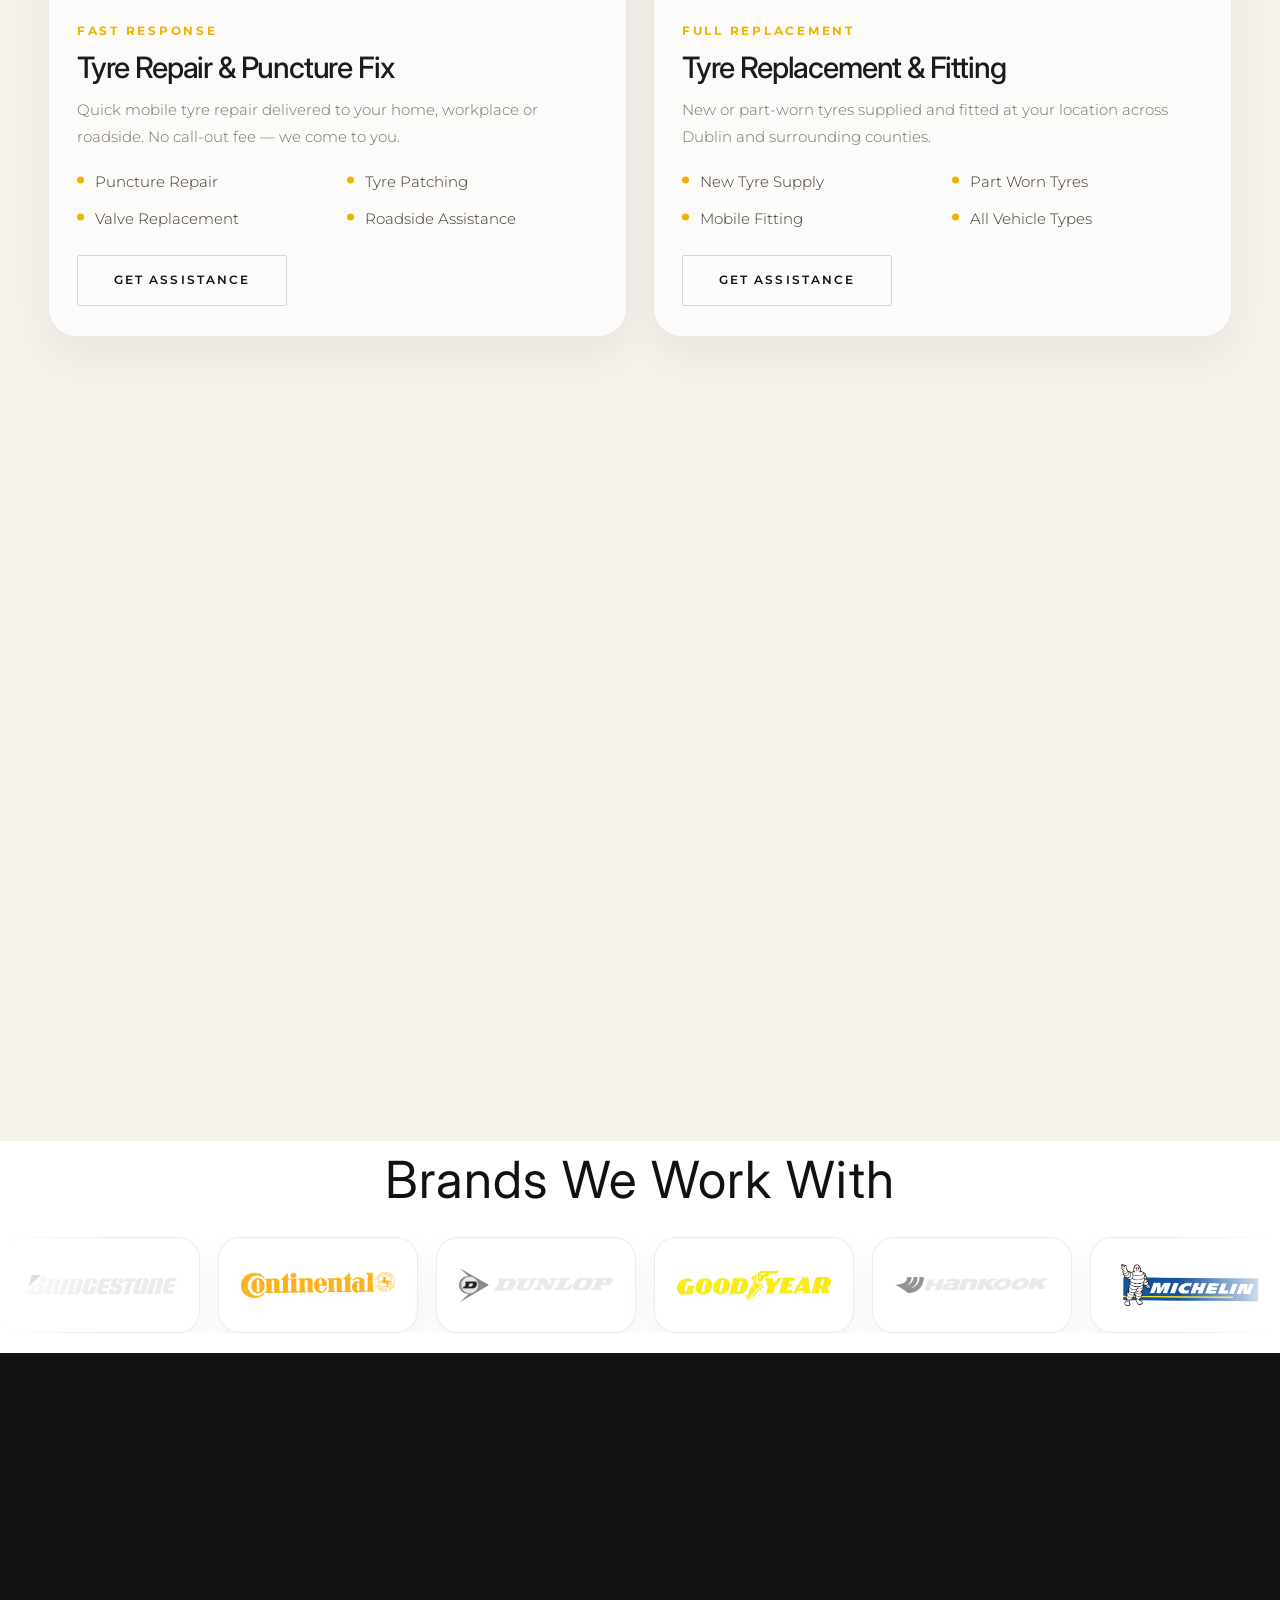
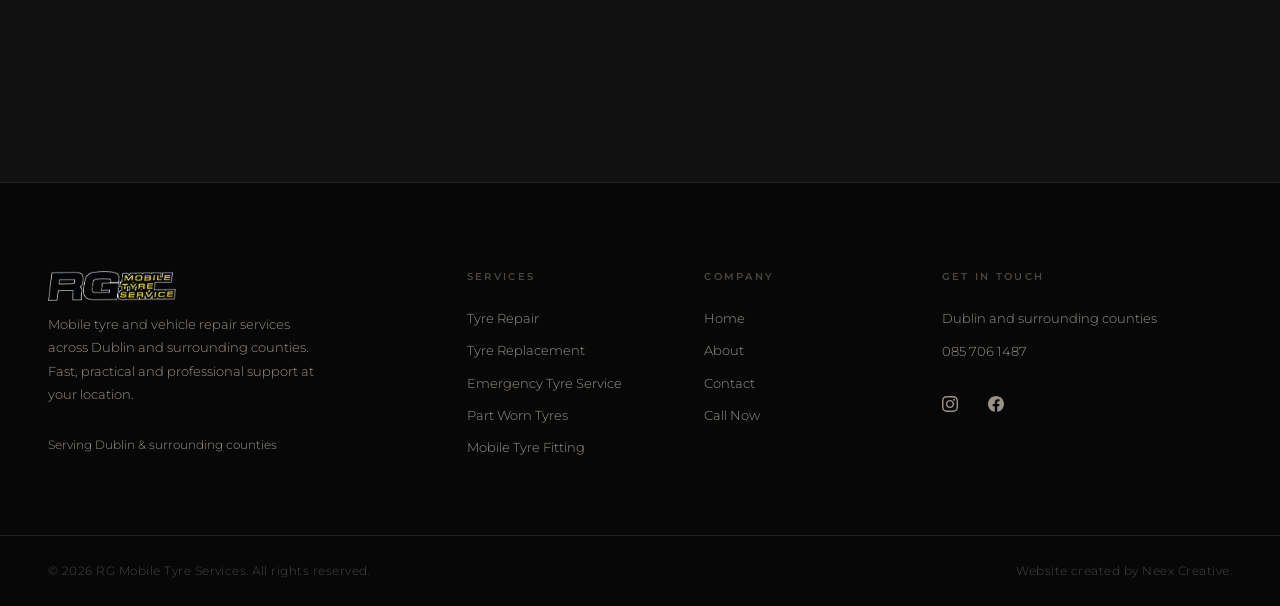
==== commit 3862cdbd: "Update index.html add google  tag" ====
--- a/index.html
+++ b/index.html
@@ -70,6 +70,17 @@
   <link rel="stylesheet" href="css/global.css">
   <link rel="stylesheet" href="css/home.css">
 </head>
+
+  <!-- Google tag (gtag.js) -->
+<script async src="https://www.googletagmanager.com/gtag/js?id=AW-18092628048"></script>
+<script>
+  window.dataLayer = window.dataLayer || [];
+  function gtag(){dataLayer.push(arguments);}
+  gtag('js', new Date());
+
+  gtag('config', 'AW-18092628048');
+</script>
+  
 <body>
 
   <div id="nav-placeholder"></div>
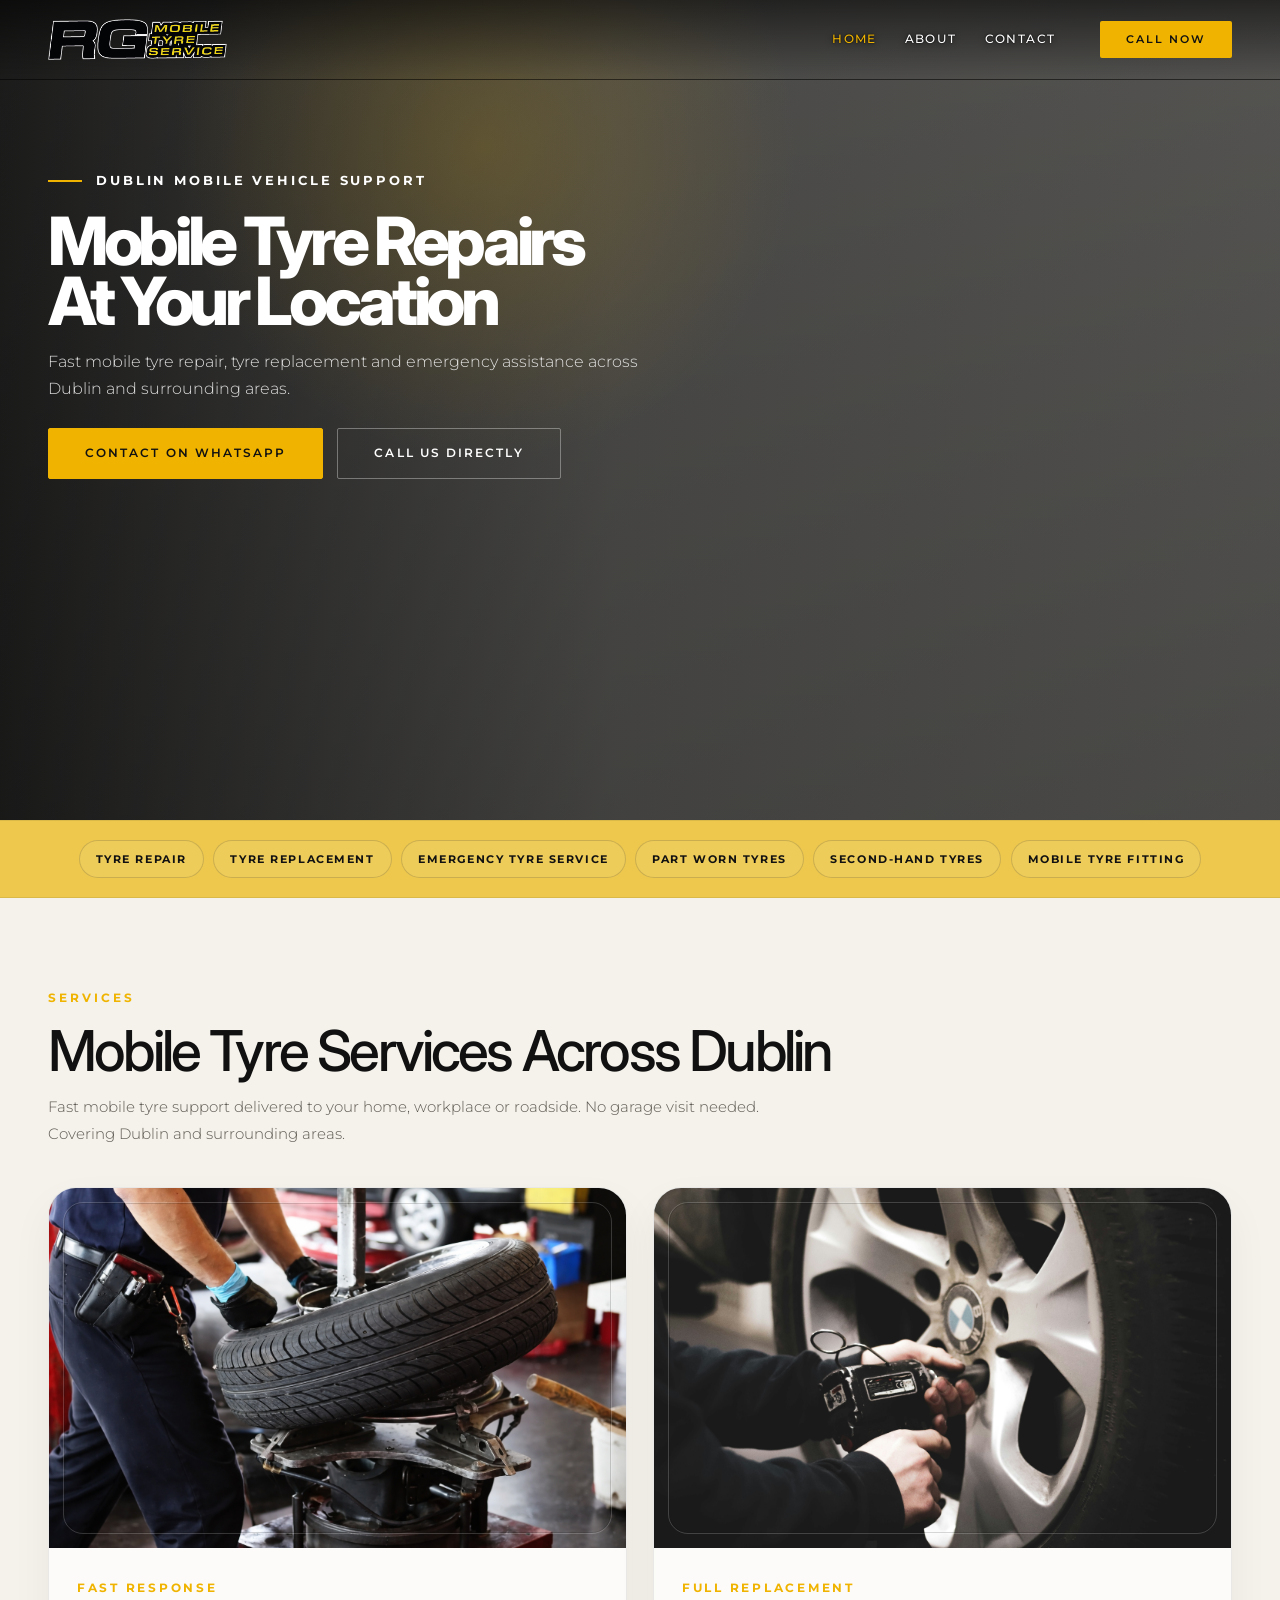
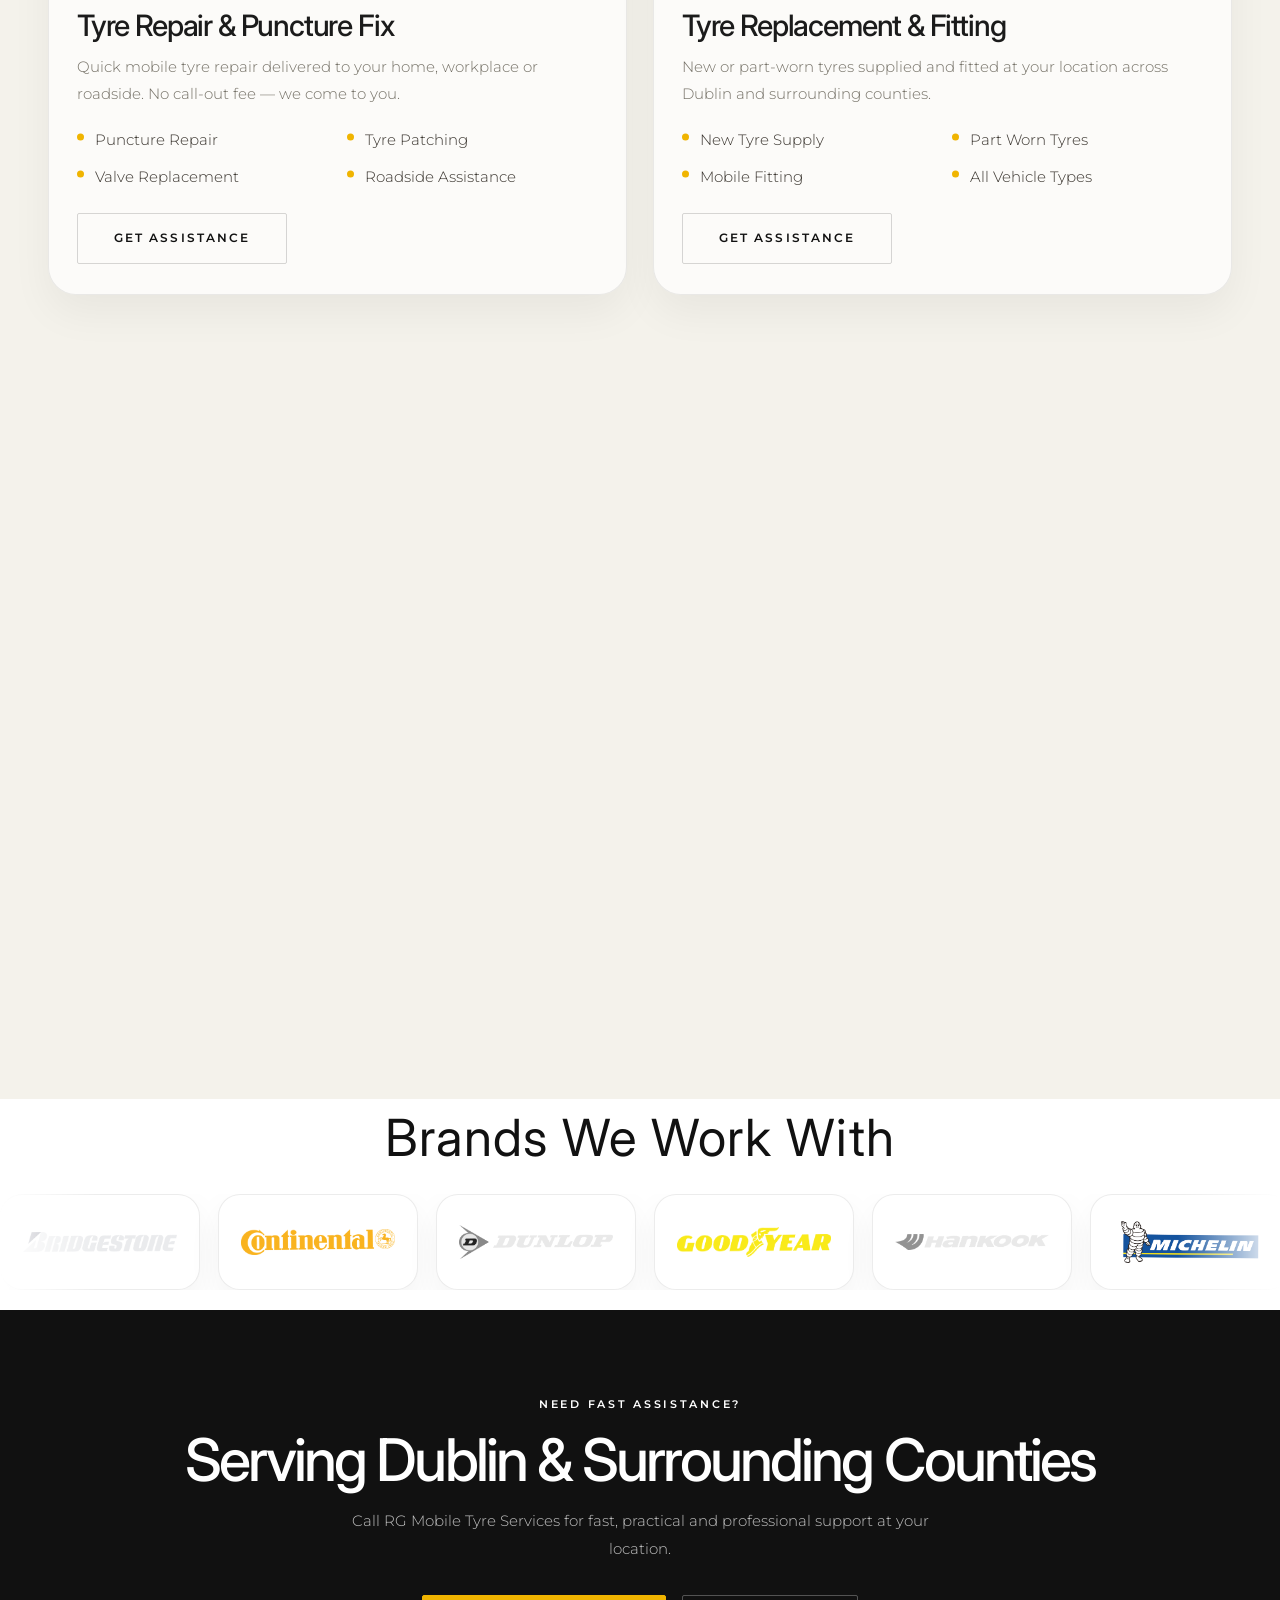
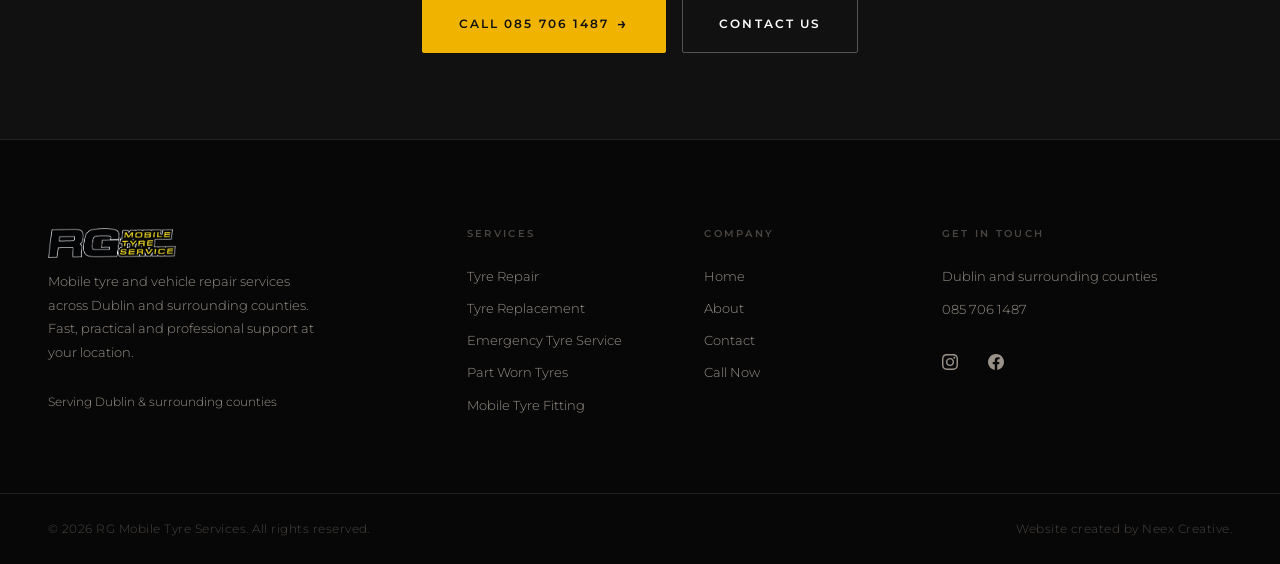
==== commit 20455033: "Update index.html Fix HTML structure and Google tag placement" ====
--- a/index.html
+++ b/index.html
@@ -69,9 +69,8 @@
   <link href="https://fonts.googleapis.com/css2?family=Inter:wght@300;400;500;600;700;800&family=Montserrat:wght@300;400;500;600;700&display=swap" rel="stylesheet">
   <link rel="stylesheet" href="css/global.css">
   <link rel="stylesheet" href="css/home.css">
-</head>
-
-  <!-- Google tag (gtag.js) -->
+
+    <!-- Google tag (gtag.js) -->
 <script async src="https://www.googletagmanager.com/gtag/js?id=AW-18092628048"></script>
 <script>
   window.dataLayer = window.dataLayer || [];
@@ -81,6 +80,10 @@
   gtag('config', 'AW-18092628048');
 </script>
   
+</head>
+
+
+  
 <body>
 
   <div id="nav-placeholder"></div>
@@ -100,13 +103,12 @@
           </h1>
 
           <p class="hero-subtitle">
-            <p class="hero-subtitle">
   Fast mobile tyre repair, tyre replacement and emergency assistance across Dublin and surrounding areas.
           </p>
 
           <div class="hero-actions">
             <a href="https://wa.me/353857061487" class="btn btn-primary" target="_blank" rel="noopener">Contact On WhatsApp</a>
-            <a href="tel:0857061487" class="btn btn-outline">Call Us Directly</a>
+            <a href="tel:+3530857061487" class="btn btn-outline">Call Us Directly</a>
           </div>
         </div>
       </div>
@@ -130,11 +132,11 @@
     <div class="container">
       <div class="section-header services-stack__header reveal">
         <span class="services-eyebrow">Services</span>
-        <h2><h2>Mobile Tyre Services Across Dublin</h2></h2>
+        <h2>Mobile Tyre Services Across Dublin</h2>
         <p>
         
   Fast mobile tyre support delivered to your home, workplace or roadside. No garage visit needed. Covering Dublin and surrounding areas.
-</p>.
+</p>
         
       </div>
 
@@ -262,7 +264,7 @@
         Call RG Mobile Tyre Services for fast, practical and professional support at your location.
       </p>
       <div class="btn-group reveal delay-3">
-        <a href="tel:0857061487" class="btn btn-primary btn-arrow">Call 085 706 1487</a>
+        <a href="tel:+3530857061487" class="btn btn-primary btn-arrow">Call 085 706 1487</a>
         <a href="pages/contact.html" class="btn btn-outline">Contact Us</a>
       </div>
     </div>
